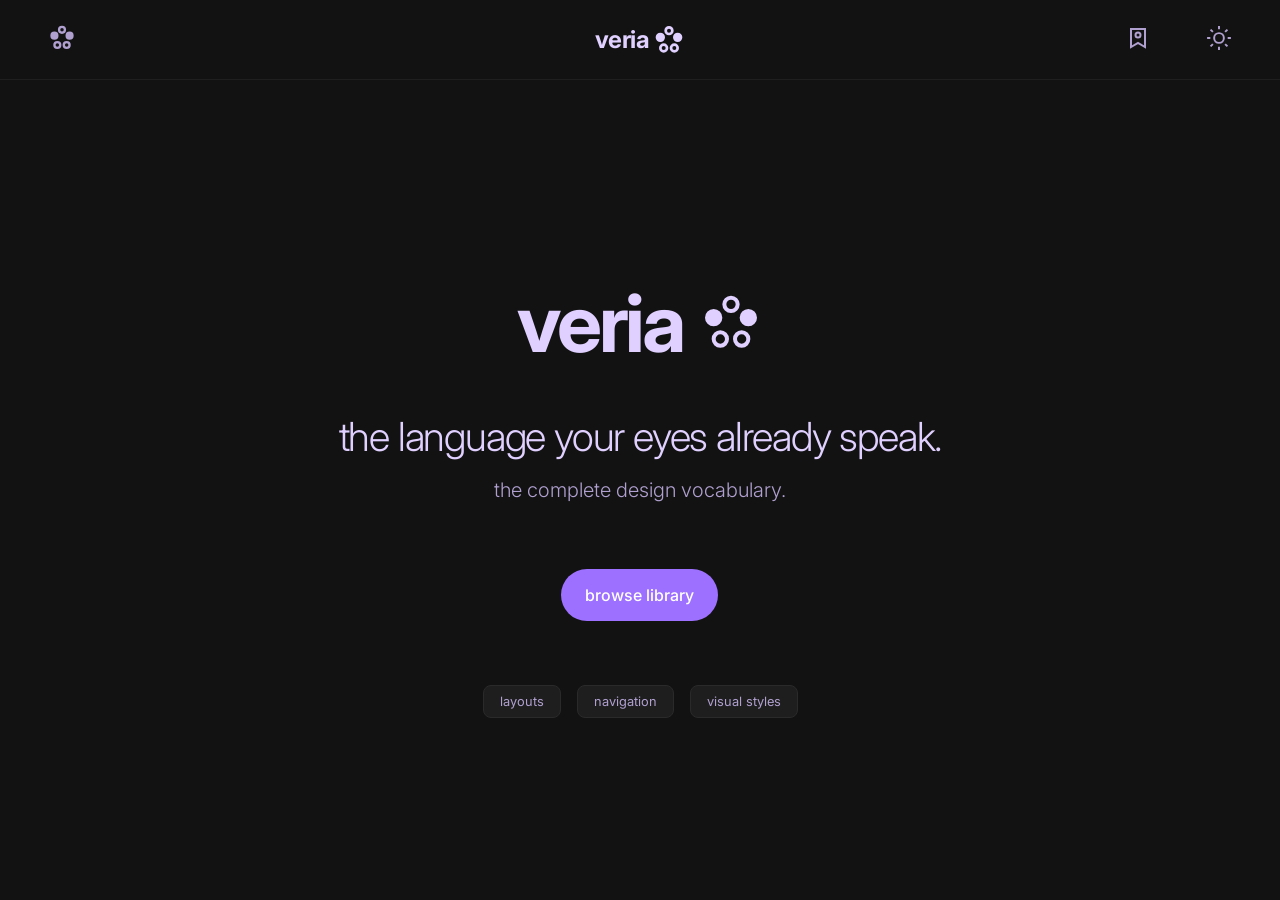
==== index.html @ 4e31fadd "Rearranged folder structure and updated site files" ====
<!DOCTYPE html>
<html lang="en" data-theme="dark">

<head>
    <meta charset="UTF-8">
    <meta name="viewport" content="width=device-width, initial-scale=1.0">
    <title>veria — the language your eyes already speak.</title>
    <!-- Google Fonts: Inter -->
    <link rel="preconnect" href="https://fonts.googleapis.com">
    <link rel="preconnect" href="https://fonts.gstatic.com" crossorigin>
    <link href="https://fonts.googleapis.com/css2?family=Inter:wght@300;400;500;600&display=swap" rel="stylesheet">

    <link rel="stylesheet" href="app/css/tokens.css">
    <link rel="stylesheet" href="app/css/main.css">
    <link rel="stylesheet" href="app/css/showcase.css">
    <link rel="stylesheet" href="app/css/visuals.css">
</head>

<body>
    <nav class="top-nav">
        <div class="nav-left">
            <button id="sidebar-toggle" aria-label="toggle sidebar">
                <svg width="28" height="28" viewBox="0 0 24 24" fill="none" stroke="currentColor" stroke-width="2">
                    <circle cx="12" cy="5" r="2.5"></circle>
                    <circle cx="18.5" cy="10" r="2.5" fill="currentColor"></circle>
                    <circle cx="16" cy="18" r="2.5"></circle>
                    <circle cx="8" cy="18" r="2.5"></circle>
                    <circle cx="5.5" cy="10" r="2.5" fill="currentColor"></circle>
                </svg>
            </button>
        </div>
        <div class="nav-center">
            <a href="#/" class="logo" aria-label="veria home">
                <span class="logo-text">veria</span>
                <svg width="32" height="32" viewBox="0 0 24 24" fill="none" stroke="currentColor" stroke-width="2">
                    <circle cx="12" cy="5" r="2.5"></circle>
                    <circle cx="18.5" cy="10" r="2.5" fill="currentColor"></circle>
                    <circle cx="16" cy="18" r="2.5"></circle>
                    <circle cx="8" cy="18" r="2.5"></circle>
                    <circle cx="5.5" cy="10" r="2.5" fill="currentColor"></circle>
                </svg>
            </a>
        </div>
        <div class="nav-right">
            <button id="bookmarks-btn" aria-label="view bookmarks">
                <svg width="24" height="24" viewBox="0 0 24 24" fill="none" stroke="currentColor" stroke-width="2">
                    <path d="M5 3h14v18l-7-4-7 4V3z"></path>
                    <circle cx="12" cy="9" r="2.5" class="marker-dot"></circle>
                </svg>
            </button>
            <button id="theme-toggle" aria-label="toggle theme">
                <svg class="sun" width="26" height="26" viewBox="0 0 24 24" fill="none" stroke="currentColor"
                    stroke-width="1.8">
                    <circle cx="12" cy="12" r="4.5"></circle>
                    <line x1="12" y1="1" x2="12" y2="4"></line>
                    <line x1="12" y1="20" x2="12" y2="23"></line>
                    <line x1="1" y1="12" x2="4" y2="12"></line>
                    <line x1="20" y1="12" x2="23" y2="12"></line>
                    <line x1="4.22" y1="4.22" x2="6.34" y2="6.34"></line>
                    <line x1="17.66" y1="17.66" x2="19.78" y2="19.78"></line>
                    <line x1="4.22" y1="19.78" x2="6.34" y2="17.66"></line>
                    <line x1="17.66" y1="6.34" x2="19.78" y2="4.22"></line>
                </svg>
            </button>
        </div>
    </nav>

    <div class="app-container">
        <aside class="sidebar" id="sidebar">
            <div class="sidebar-content">
                <div class="sidebar-section">
                    <h2 class="sidebar-title">visual styles</h2>
                    <ul id="styles-list" class="sidebar-list">
                        <!-- populated via js -->
                    </ul>
                </div>
                <div class="sidebar-section">
                    <h2 class="sidebar-title">ui components</h2>
                    <ul id="components-list" class="sidebar-list">
                        <!-- populated via js -->
                    </ul>
                </div>
            </div>
        </aside>

        <main class="main-content">
            <div id="content-mount">
                <!-- Hardcoded landing page for reliability -->
                <section class="landing-page entry-page">
                    <div class="hero">
                        <div class="hero-brand">
                            <h1 class="hero-title">veria</h1>
                            <svg width="64" height="64" viewBox="0 0 24 24" fill="none" stroke="currentColor"
                                stroke-width="1.5">
                                <circle cx="12" cy="5" r="2.5"></circle>
                                <circle cx="18.5" cy="10" r="2.5" fill="currentColor"></circle>
                                <circle cx="16" cy="18" r="2.5"></circle>
                                <circle cx="8" cy="18" r="2.5"></circle>
                                <circle cx="5.5" cy="10" r="2.5" fill="currentColor"></circle>
                            </svg>
                        </div>
                        <h2 class="hero-subtitle">the language your eyes already speak.</h2>
                        <p class="tagline">the complete design vocabulary.</p>
                        <button class="cta-primary" id="start-browsing">browse library</button>
                    </div>
                    <div class="shortcuts">
                        <button class="shortcut-btn" data-category="layouts">layouts</button>
                        <button class="shortcut-btn" data-category="navigation">navigation</button>
                        <button class="shortcut-btn" data-category="styles">visual styles</button>
                    </div>
                </section>
            </div>
        </main>
    </div>

    <!-- js: removed type="module" for local file support -->
    <script src="app/js/app.js"></script>
</body>

</html>
---- app/css/tokens.css ----
/* veria — design tokens */

:root {
    /* typography */
    --font-main: 'Inter', -apple-system, BlinkMacSystemFont, "Segoe UI", Roboto, Helvetica, Arial, sans-serif;
    
    /* spacing */
    --space-xs: 0.25rem;
    --space-sm: 0.5rem;
    --space-md: 1rem;
    --space-lg: 1.5rem;
    --space-xl: 2rem;
    --space-2xl: 4rem;

    /* transitions */
    --transition-fast: 0.2s ease;
    --transition-slow: 0.4s ease;

    /* elevations */
    --shadow-sm: 0 2px 4px rgba(0,0,0,0.1);
    --shadow-md: 0 4px 12px rgba(0,0,0,0.15);
}

/* theme: dark (default) */
[data-theme="dark"], :root:not([data-theme="light"]) {
    --bg-base: #121212; /* very dark grey */
    --bg-surface: #1e1e1e;
    --bg-sidebar: #181818;
    
    --text-primary: #e0d0ff; /* light purple */
    --text-secondary: #b0a0d0;
    --text-muted: #6e6e7a;
    
    --accent-primary: #9d70ff;
    --accent-secondary: #7b4dff;
    
    --border-base: #2a2a2a;
    --border-subtle: #1f1f1f;
}

/* theme: light */
[data-theme="light"] {
    --bg-base: #f5f5f7; /* very light grey */
    --bg-surface: #ffffff;
    --bg-sidebar: #ededf0;
    
    --text-primary: #3a2a5a; /* darker purple */
    --text-secondary: #5a4a7a;
    --text-muted: #8e8e9a;
    
    --accent-primary: #6e30ff;
    --accent-secondary: #5010df;
    
    --border-base: #e1e1e5;
    --border-subtle: #f0f0f3;
}

/* identity rules */
* {
    box-sizing: border-box;
    margin: 0;
    padding: 0;
}

body {
    font-family: var(--font-main);
    background-color: var(--bg-base);
    color: var(--text-primary);
    text-transform: lowercase; /* global lowercase identity */
    line-height: 1.5;
    -webkit-font-smoothing: antialiased;
    transition: background-color var(--transition-fast), color var(--transition-fast);
}

a {
    color: inherit;
    text-decoration: none;
}

button {
    font-family: inherit;
    text-transform: lowercase;
}
---- app/css/main.css ----
/* veria — main layout */

:root {
    --sidebar-width: 280px;
    --sidebar-collapsed-width: 0px;
    --nav-height: 80px;
}

body {
    height: 100vh;
    display: flex;
    flex-direction: column;
    overflow: hidden;
}

/* top navigation */
.top-nav {
    height: var(--nav-height);
    display: grid;
    grid-template-columns: 1fr auto 1fr;
    align-items: center;
    padding: 0 var(--space-xl);
    border-bottom: 1px solid var(--border-subtle);
    background-color: var(--bg-base);
    backdrop-filter: blur(12px);
    position: sticky;
    top: 0;
    z-index: 100;
}

.nav-center .logo {
    display: flex;
    align-items: center;
    justify-content: center;
    gap: var(--space-xs);
    color: var(--text-primary);
    text-decoration: none;
    transition: transform var(--transition-fast);
}

.logo-text {
    font-weight: 700;
    font-size: 1.5rem;
    letter-spacing: -0.02em;
}

.nav-center .logo:hover {
    transform: scale(1.05);
}

.nav-left,
.nav-right {
    display: flex;
    align-items: center;
    gap: var(--space-lg);
    flex: 1;
}

.nav-right {
    justify-content: flex-end;
}

.nav-left button,
.nav-right button {
    background: none;
    border: none;
    color: var(--text-secondary);
    cursor: pointer;
    padding: var(--space-md);
    border-radius: var(--space-md);
    transition: background-color var(--transition-fast), color var(--transition-fast), transform var(--transition-fast);
}

.nav-left button:hover,
.nav-right button:hover {
    background-color: var(--border-subtle);
    color: var(--accent-primary);
    transform: scale(1.05);
}

/* app container */
.app-container {
    display: flex;
    flex: 1;
    overflow: hidden;
}

/* sidebar */
.sidebar {
    width: var(--sidebar-collapsed-width);
    background-color: var(--bg-sidebar);
    border-right: 0px solid var(--border-subtle);
    transition: width var(--transition-slow), border-width var(--transition-slow);
    overflow-y: auto;
    overflow-x: hidden;
    flex-shrink: 0;
}

.sidebar.expanded {
    width: var(--sidebar-width);
    border-right-width: 1px;
}

.sidebar-content {
    padding: var(--space-md);
    width: var(--sidebar-width);
}

.sidebar-search {
    width: calc(100% - 14px);
    background-color: var(--bg-surface);
    border: 1px solid var(--border-base);
    color: var(--text-primary);
    padding: var(--space-sm) var(--space-md);
    border-radius: var(--space-md);
    margin-bottom: var(--space-xl);
    font-family: inherit;
    font-size: 0.875rem;
    outline: none;
}

.sidebar:not(.expanded) .sidebar-search {
    display: none;
}

.sidebar-section {
    margin-bottom: var(--space-md);
}

.sidebar-title {
    font-size: 0.7rem;
    font-weight: 600;
    color: var(--text-muted);
    letter-spacing: 0.05em;
    padding: var(--space-sm) var(--space-md);
    cursor: pointer;
    display: flex;
    align-items: center;
    justify-content: space-between;
    text-transform: uppercase;
}

.sidebar:not(.expanded) .sidebar-title {
    display: none;
}

.sidebar-list {
    list-style: none;
}

.sidebar-link {
    display: flex;
    align-items: center;
    gap: var(--space-md);
    padding: var(--space-sm) var(--space-md);
    border-radius: var(--space-sm);
    color: var(--text-secondary);
    font-size: 0.85rem;
    transition: all var(--transition-fast);
    text-decoration: none;
    overflow: hidden;
    white-space: nowrap;
}

.sidebar:not(.expanded) .sidebar-link {
    justify-content: center;
    padding: var(--space-sm) 0;
}

.sidebar-link:hover,
.sidebar-link.active {
    background-color: var(--border-base);
    color: var(--text-primary);
}

.link-icon {
    flex-shrink: 0;
    width: 24px;
    height: 24px;
    display: flex;
    align-items: center;
    justify-content: center;
    opacity: 0.7;
}

.sidebar:not(.expanded) .link-label {
    display: none;
}

/* main content */
.main-content {
    flex: 1;
    overflow-y: auto;
    display: flex;
    flex-direction: column;
    transition: margin var(--transition-slow), width var(--transition-slow);
}

#content-mount {
    flex: 1;
    display: flex;
    flex-direction: column;
}

#content-mount>.entry-page {
    padding: var(--space-lg);
    max-width: 900px;
    margin: 0 auto;
    width: 100%;
}

/* hero / landing */
.landing-page {
    flex: 1;
    display: flex;
    flex-direction: column;
    align-items: center;
    justify-content: center;
    max-width: 850px;
    margin: 0 auto;
    text-align: center;
}

.hero-brand {
    display: flex;
    align-items: center;
    justify-content: center;
    gap: var(--space-md);
    margin-bottom: var(--space-xl);
    color: var(--text-primary);
}

.hero-title {
    font-size: 5rem;
    font-weight: 700;
    letter-spacing: -0.04em;
    margin: 0;
}

.hero-subtitle {
    font-size: 2.5rem;
    line-height: 1.1;
    font-weight: 300;
    margin-bottom: var(--space-md);
    letter-spacing: -0.03em;
    color: var(--text-primary);
}

.tagline {
    font-size: 1.25rem;
    color: var(--text-secondary);
    margin-bottom: var(--space-2xl);
    font-weight: 300;
}

.cta-primary {
    background-color: var(--accent-primary);
    color: white;
    border: none;
    padding: var(--space-md) var(--space-lg);
    border-radius: var(--space-2xl);
    font-size: 1rem;
    font-weight: 500;
    cursor: pointer;
    transition: transform var(--transition-fast), background-color var(--transition-fast);
}

.cta-primary:hover {
    background-color: var(--accent-secondary);
    transform: translateY(-2px);
}

.shortcuts {
    margin-top: var(--space-2xl);
    display: flex;
    gap: var(--space-md);
}

.shortcut-btn {
    background: var(--bg-surface);
    color: var(--text-secondary);
    border: 1px solid var(--border-base);
    padding: var(--space-sm) var(--space-md);
    border-radius: var(--space-sm);
    cursor: pointer;
    font-size: 0.8rem;
    transition: all var(--transition-fast);
}

.shortcut-btn:hover {
    border-color: var(--accent-primary);
    color: var(--accent-primary);
}

/* entry page */
.entry-page {
    max-width: 900px;
    margin: 0 auto;
    width: 100%;
}

.entry-header {
    margin-bottom: var(--space-xl);
}

.entry-type {
    font-size: 0.7rem;
    color: var(--accent-primary);
    text-transform: uppercase;
    font-weight: 600;
}

.entry-title {
    font-size: 3rem;
    font-weight: 500;
    margin-top: 0.5rem;
}

.entry-tabs {
    display: flex;
    gap: var(--space-lg);
    border-bottom: 1px solid var(--border-base);
    margin-bottom: var(--space-xl);
}

.tab-btn {
    background: none;
    border: none;
    padding: var(--space-md) 0;
    color: var(--text-muted);
    cursor: pointer;
    font-size: 0.85rem;
    position: relative;
    transition: color var(--transition-fast);
}

.tab-btn.active {
    color: var(--text-primary);
}

.tab-btn.active::after {
    content: '';
    position: absolute;
    bottom: -1px;
    left: 0;
    right: 0;
    height: 2px;
    background-color: var(--accent-primary);
}

/* error state */
.error-state {
    text-align: center;
    margin: auto;
    padding: var(--space-xl);
    border: 1px dashed var(--border-base);
    border-radius: var(--space-lg);
}

.error-state code {
    display: block;
    background: var(--bg-sidebar);
    padding: var(--space-md);
    margin: var(--space-md) 0;
    color: var(--accent-primary);
}

/* matrix */
.matrix-grid {
    margin-top: var(--space-xl);
}

.matrix-header {
    margin-bottom: var(--space-lg);
}

.matrix-sub {
    font-size: 0.8rem;
    color: var(--text-muted);
    margin-top: 0.25rem;
}

.preview-cards {
    display: grid;
    grid-template-columns: repeat(auto-fit, minmax(280px, 1fr));
    gap: var(--space-lg);
}

.preview-card {
    background: var(--bg-surface);
    border: 1px solid var(--border-base);
    border-radius: var(--space-md);
    overflow: hidden;
    cursor: pointer;
    transition: transform var(--transition-fast), border-color var(--transition-fast);
}

.preview-card:hover {
    transform: translateY(-4px);
    border-color: var(--accent-primary);
}

.preview-header {
    padding: var(--space-xs) var(--space-md);
    background: var(--bg-sidebar);
    font-size: 0.7rem;
    text-transform: uppercase;
    color: var(--text-muted);
    display: flex;
    justify-content: space-between;
    align-items: center;
}

.view-link {
    color: var(--accent-primary);
    font-weight: 600;
    opacity: 0;
    transition: opacity var(--transition-fast);
}

.preview-card:hover .view-link {
    opacity: 1;
}

.preview-window {
    height: 180px;
    display: flex;
    align-items: center;
    justify-content: center;
    background: var(--bg-base);
    position: relative;
    overflow: hidden;
}

.mock-ui {
    padding: var(--space-sm) var(--space-lg);
    border: 1px solid var(--text-muted);
    font-size: 0.8rem;
    background: var(--bg-surface);
    transition: all var(--transition-fast);
}

/* aesthetic previews */
[data-style="glassmorphism"] .mock-ui {
    background: rgba(255, 255, 255, 0.1);
    backdrop-filter: blur(5px);
    color: white;
    border: 1px solid rgba(255, 255, 255, 0.2);
}

[data-style="cyberpunk"] .mock-ui {
    background: #000;
    color: #0ff;
    border: 1px solid #0ff;
    box-shadow: 0 0 5px #0ff;
}

[data-style="brutalism"] .mock-ui {
    background: #fff;
    color: #000;
    border: 2px solid #000;
    box-shadow: 4px 4px 0px #000;
    border-radius: 0;
}

/* scrollbar */
::-webkit-scrollbar {
    width: 6px;
}

::-webkit-scrollbar-track {
    background: transparent;
}

::-webkit-scrollbar-thumb {
    background: var(--border-base);
    border-radius: 10px;
}

::-webkit-scrollbar-thumb:hover {
    background: var(--text-muted);
}

/* entry content sections */
.content-section {
    margin-bottom: var(--space-xl);
}

.content-section h2 {
    font-size: 1.25rem;
    font-weight: 600;
    margin-bottom: var(--space-md);
    color: var(--text-primary);
}

.content-section p {
    font-size: 0.95rem;
    line-height: 1.7;
    color: var(--text-secondary);
}

.entry-list {
    display: flex;
    flex-direction: column;
    gap: var(--space-lg);
}

.entry-item {
    padding: var(--space-md);
    background-color: var(--bg-surface);
    border-left: 3px solid var(--accent-primary);
    border-radius: var(--space-sm);
}

.entry-item h3 {
    font-size: 1.1rem;
    font-weight: 600;
    margin-bottom: var(--space-sm);
    color: var(--text-primary);
}

.entry-item p {
    font-size: 0.9rem;
    color: var(--text-secondary);
    margin: 0;
}

#tab-content ul {
    list-style: none;
    padding-left: 0;
}

#tab-content ul li {
    padding: var(--space-sm) 0;
    padding-left: var(--space-md);
    position: relative;
    color: var(--text-secondary);
    font-size: 0.95rem;
    line-height: 1.6;
}

#tab-content ul li:before {
    content: '•';
    position: absolute;
    left: 0;
    color: var(--accent-primary);
    font-weight: bold;
}

/* split layout (styles only) */
.split-layout {
    display: grid;
    grid-template-columns: 500px 1fr;
    height: calc(100vh - var(--nav-height));
    overflow: hidden;
}

.split-left {
    padding: var(--space-2xl);
    overflow-y: auto;
    border-right: 1px solid var(--border-base);
}

.split-right {
    overflow-y: auto;
    background-color: var(--bg-surface);
    position: relative;
}

.showcase-header {
    height: 48px;
    display: flex;
    align-items: center;
    padding: 0 var(--space-xl);
    background-color: var(--bg-base);
    border-bottom: 1px solid var(--border-subtle);
    position: sticky;
    top: 0;
    z-index: 10;
    font-size: 0.7rem;
    font-weight: 600;
    color: var(--text-muted);
    letter-spacing: 0.1em;
    text-transform: uppercase;
}

.split-left .entry-header {
    margin-bottom: var(--space-2xl);
}

@media (max-width: 1024px) {
    .split-layout {
        grid-template-columns: 1fr;
        height: auto;
        overflow: visible;
    }

    .split-left {
        height: auto;
        border-right: none;
        border-bottom: 1px solid var(--border-base);
    }

    .split-right {
        height: auto;
    }
}

/* interactions */
.bookmark-entry-btn {
    background: var(--bg-surface);
    border: 1px solid var(--border-base);
    border-radius: var(--space-2xl);
    padding: var(--space-xs) var(--space-lg);
    font-size: 0.85rem;
    font-weight: 500;
    cursor: pointer;
    color: var(--text-secondary);
    transition: all var(--transition-fast);
    display: flex;
    align-items: center;
    gap: var(--space-xs);
    min-width: 80px;
    justify-content: center;
}

.bookmark-entry-btn:hover {
    border-color: var(--accent-primary);
    color: var(--text-primary);
}

.bookmark-entry-btn.is-saved {
    background: var(--accent-primary);
    color: white;
    border-color: var(--accent-primary);
}

.bookmark-entry-btn .label-remove {
    display: none;
    color: #ff4444;
    font-weight: bold;
}

.bookmark-entry-btn.is-saved:hover {
    background: rgba(255, 68, 68, 0.1);
    border-color: #ff4444;
    color: #ff4444;
}

.bookmark-entry-btn.is-saved:hover .label-saved {
    display: none;
}

.bookmark-entry-btn.is-saved:hover .label-remove {
    display: inline;
}

.bookmark-entry-btn svg {
    width: 14px;
    height: 14px;
}
---- app/css/showcase.css ----
/* veria — showcase base styles */

.style-showcase {
    display: grid;
    grid-template-columns: repeat(auto-fit, minmax(350px, 1fr));
    gap: var(--space-xl);
    padding: var(--space-xl) 0;
}

.showcase-item {
    display: flex;
    flex-direction: column;
    gap: var(--space-sm);
    padding: var(--space-lg);
    background: var(--bg-surface);
    border: 1px solid var(--border-base);
    border-radius: var(--space-md);
}

.item-label {
    font-size: 0.75rem;
    font-weight: 600;
    color: var(--text-muted);
    text-transform: uppercase;
    letter-spacing: 0.05em;
    margin-bottom: var(--space-xs);
}

.component-preview {
    flex: 1;
    display: flex;
    align-items: center;
    justify-content: center;
    min-height: 100px;
}

/* 1. Nav Bar */
.sc-navbar {
    width: 100%;
    display: flex;
    justify-content: space-between;
    align-items: center;
    padding: var(--space-sm) var(--space-md);
    background: var(--bg-base);
    border: 1px solid var(--border-base);
}

.sc-nav-links {
    display: flex;
    gap: var(--space-md);
    font-size: 0.85rem;
}

/* 2 & 3. Buttons */
.sc-btn {
    padding: var(--space-sm) var(--space-lg);
    border-radius: var(--space-sm);
    font-size: 0.9rem;
    cursor: pointer;
    border: none;
    transition: all 0.2s;
}

.sc-btn-primary {
    background: var(--accent-primary);
    color: white;
}

.sc-btn-secondary {
    background: transparent;
    border: 1px solid var(--border-base);
    color: var(--text-primary);
}

/* 4. Card */
.sc-card {
    width: 100%;
    border: 1px solid var(--border-base);
    border-radius: var(--space-sm);
    overflow: hidden;
    background: var(--bg-base);
}

.sc-card-img {
    height: 80px;
    background: var(--border-subtle);
}

.sc-card-content {
    padding: var(--space-md);
}

.sc-card-title {
    font-weight: 600;
    margin-bottom: var(--space-xs);
}

/* 5. Form Input */
.sc-input-group {
    width: 100%;
    display: flex;
    flex-direction: column;
    gap: var(--space-xs);
}

.sc-input {
    width: 100%;
    padding: var(--space-sm);
    background: var(--bg-base);
    border: 1px solid var(--border-base);
    color: var(--text-primary);
    border-radius: var(--space-xs);
}

/* 6. Toggle */
.sc-toggle {
    width: 44px;
    height: 24px;
    background: var(--border-base);
    border-radius: 12px;
    position: relative;
    cursor: pointer;
}

.sc-toggle::after {
    content: '';
    position: absolute;
    top: 2px;
    left: 2px;
    width: 20px;
    height: 20px;
    background: white;
    border-radius: 50%;
    transition: transform 0.2s;
}

.sc-toggle.on {
    background: var(--accent-primary);
}

.sc-toggle.on::after {
    transform: translateX(20px);
}

/* 7. Badge */
.sc-badge {
    padding: 2px 8px;
    font-size: 0.7rem;
    font-weight: 600;
    background: var(--border-base);
    border-radius: 10px;
}

/* 8. Alert */
.sc-alert {
    width: 100%;
    padding: var(--space-sm) var(--space-md);
    background: rgba(157, 112, 255, 0.1);
    border-left: 4px solid var(--accent-primary);
    font-size: 0.85rem;
}

/* 9. Avatar */
.sc-avatar {
    width: 48px;
    height: 48px;
    border-radius: 50%;
    background: var(--accent-primary);
    display: flex;
    align-items: center;
    justify-content: center;
    color: white;
    font-weight: 600;
}

/* 10. Progress Bar */
.sc-progress-container {
    width: 100%;
    height: 8px;
    background: var(--border-subtle);
    border-radius: 4px;
    overflow: hidden;
}

.sc-progress-bar {
    width: 65%;
    height: 100%;
    background: var(--accent-primary);
}

/* 11. Accordion */
.sc-accordion {
    width: 100%;
    border: 1px solid var(--border-base);
    border-radius: var(--space-xs);
}

.sc-accordion-header {
    padding: var(--space-sm) var(--space-md);
    background: var(--bg-sidebar);
    font-size: 0.85rem;
    font-weight: 500;
    display: flex;
    justify-content: space-between;
}

/* 12. Breadcrumbs */
.sc-breadcrumbs {
    display: flex;
    gap: var(--space-xs);
    font-size: 0.75rem;
    color: var(--text-muted);
}

.sc-breadcrumbs span:not(:last-child)::after {
    content: '/';
    margin-left: var(--space-xs);
}

.sc-breadcrumbs .active {
    color: var(--accent-primary);
}
---- app/css/visuals.css ----
/* veria — style-specific overrides */

/* 
Format:
.style-showcase[data-style="slug"] .component-class { ... }
*/

/* Abstract Expressionist */
.style-showcase[data-style="abstract_expressionist"] {
    background: #fdfdfd;
    padding: var(--space-2xl);
    position: relative;
    overflow: hidden;
}

.style-showcase[data-style="abstract_expressionist"] .showcase-item {
    background: #fff;
    border: 2px solid #000;
    box-shadow: 8px 8px 0px rgba(157, 112, 255, 0.2);
    transform: rotate(-0.5deg);
}

.style-showcase[data-style="abstract_expressionist"] .sc-navbar {
    border: 2px solid #000;
    background: #fff;
    transform: skewX(-2deg);
}

.style-showcase[data-style="abstract_expressionist"] .sc-logo {
    font-weight: 800;
    background: #000;
    color: #fff;
    padding: 0 8px;
}

.style-showcase[data-style="abstract_expressionist"] .sc-btn-primary {
    background: #000;
    color: #fff;
    border-radius: 0;
    clip-path: polygon(5% 0%, 100% 0%, 95% 100%, 0% 100%);
}

.style-showcase[data-style="abstract_expressionist"] .sc-btn-secondary {
    border: 2px solid #000;
    border-radius: 0;
    background: transparent;
    text-decoration: underline;
}

.style-showcase[data-style="abstract_expressionist"] .sc-card {
    border: 2px solid #000;
    border-radius: 0;
    transform: rotate(1deg);
}

.style-showcase[data-style="abstract_expressionist"] .sc-card-img {
    background: linear-gradient(135deg, #ff0000 0%, #ffff00 50%, #0000ff 100%);
    opacity: 0.7;
}

.style-showcase[data-style="abstract_expressionist"] .sc-input {
    border: 2px solid #000;
    border-radius: 0;
}

.style-showcase[data-style="abstract_expressionist"] .sc-toggle {
    border-radius: 0;
    border: 2px solid #000;
}

.style-showcase[data-style="abstract_expressionist"] .sc-toggle::after {
    border-radius: 0;
    background: #000;
}

.style-showcase[data-style="abstract_expressionist"] .sc-badge {
    border: 1px solid #000;
    border-radius: 0;
    background: #ffff00;
    color: #000;
}

.style-showcase[data-style="abstract_expressionist"] .sc-alert {
    border: 2px solid #000;
    background: #fff;
    color: #ff0000;
    font-weight: 600;
}

.style-showcase[data-style="abstract_expressionist"] .sc-avatar {
    border-radius: 30% 70% 70% 30% / 30% 30% 70% 70%;
    background: #0000ff;
    border: 2px solid #000;
}

.style-showcase[data-style="abstract_expressionist"] .sc-progress-container {
    border: 2px solid #000;
    border-radius: 0;
}

.style-showcase[data-style="abstract_expressionist"] .sc-progress-bar {
    background: #ff0000;
}

.style-showcase[data-style="abstract_expressionist"] .sc-accordion {
    border: 2px solid #000;
    border-radius: 0;
}

.style-showcase[data-style="abstract_expressionist"] .sc-breadcrumbs .active {
    background: #ffff00;
    color: #000;
    padding: 0 4px;
}

/* Art Deco */
.style-showcase[data-style="art_deco"] {
    background: #111;
    color: #e2c08d;
    padding: var(--space-2xl);
    border: 4px double #e2c08d;
}

.style-showcase[data-style="art_deco"] .showcase-item {
    background: #1a1a1a;
    border: 1px solid #e2c08d;
    border-radius: 0;
}

.style-showcase[data-style="art_deco"] .sc-navbar {
    border-top: 2px solid #e2c08d;
    border-bottom: 2px solid #e2c08d;
    background: transparent;
}

.style-showcase[data-style="art_deco"] .sc-logo {
    font-family: serif;
    letter-spacing: 0.3em;
    text-transform: uppercase;
    font-weight: 300;
}

.style-showcase[data-style="art_deco"] .sc-btn-primary {
    background: #e2c08d;
    color: #000;
    border-radius: 0;
    font-weight: 600;
    text-transform: uppercase;
    border: 1px solid #e2c08d;
    font-family: serif;
}

.style-showcase[data-style="art_deco"] .sc-btn-secondary {
    background: transparent;
    border: 1px solid #e2c08d;
    color: #e2c08d;
    border-radius: 0;
}

.style-showcase[data-style="art_deco"] .sc-card {
    border: 1px solid #e2c08d;
    border-radius: 0;
}

.style-showcase[data-style="art_deco"] .sc-card-img {
    background: repeating-linear-gradient(45deg, #111, #111 2px, #e2c08d 2px, #e2c08d 3px);
    opacity: 0.3;
}

.style-showcase[data-style="art_deco"] .sc-input {
    border: 1px solid #e2c08d;
    border-radius: 0;
    background: #000;
    color: #e2c08d;
}

.style-showcase[data-style="art_deco"] .sc-toggle {
    border-radius: 0;
    border: 1px solid #e2c08d;
}

.style-showcase[data-style="art_deco"] .sc-toggle::after {
    border-radius: 0;
    background: #e2c08d;
}

.style-showcase[data-style="art_deco"] .sc-badge {
    border: 1px solid #e2c08d;
    border-radius: 0;
    background: transparent;
    padding: 2px 10px;
}

.style-showcase[data-style="art_deco"] .sc-alert {
    border: 1px solid #e2c08d;
    background: rgba(226, 192, 141, 0.1);
    color: #e2c08d;
}

.style-showcase[data-style="art_deco"] .sc-avatar {
    border: 1px solid #e2c08d;
    border-radius: 0;
    background: transparent;
    clip-path: polygon(50% 0%, 100% 50%, 50% 100%, 0% 50%);
}

.style-showcase[data-style="art_deco"] .sc-progress-container {
    border: 1px solid #e2c08d;
    border-radius: 0;
}

.style-showcase[data-style="art_deco"] .sc-progress-bar {
    background: #e2c08d;
}

.style-showcase[data-style="art_deco"] .sc-accordion {
    border: 1px solid #e2c08d;
    border-radius: 0;
}

.style-showcase[data-style="art_deco"] .sc-breadcrumbs .active {
    text-decoration: underline;
    text-underline-offset: 4px;
}

/* Aurora Gradient Mesh */
.style-showcase[data-style="aurora_gradient_mesh"] {
    background: #0b021a;
    color: #fff;
    padding: var(--space-2xl);
    position: relative;
    overflow: hidden;
}

.style-showcase[data-style="aurora_gradient_mesh"]::before {
    content: '';
    position: absolute;
    top: -50%;
    left: -50%;
    width: 200%;
    height: 200%;
    background: radial-gradient(circle at 30% 30%, #5010df 0%, transparent 40%),
        radial-gradient(circle at 70% 60%, #9d70ff 0%, transparent 40%),
        radial-gradient(circle at 40% 80%, #00d2ff 0%, transparent 40%);
    filter: blur(80px);
    opacity: 0.5;
    z-index: 0;
    animation: aurora-move 20s infinite alternate ease-in-out;
}

@keyframes aurora-move {
    0% {
        transform: translate(0, 0) rotate(0deg);
    }

    100% {
        transform: translate(5%, 5%) rotate(5deg);
    }
}

.style-showcase[data-style="aurora_gradient_mesh"] .showcase-item {
    background: rgba(255, 255, 255, 0.05);
    backdrop-filter: blur(20px);
    border: 1px solid rgba(255, 255, 255, 0.1);
    border-radius: var(--space-xl);
    z-index: 1;
}

.style-showcase[data-style="aurora_gradient_mesh"] .sc-navbar {
    background: rgba(255, 255, 255, 0.1);
    border: 1px solid rgba(255, 255, 255, 0.1);
    border-radius: var(--space-2xl);
    padding: var(--space-sm) var(--space-xl);
}

.style-showcase[data-style="aurora_gradient_mesh"] .sc-btn-primary {
    background: linear-gradient(135deg, #6e30ff, #00d2ff);
    box-shadow: 0 4px 15px rgba(110, 48, 255, 0.4);
    border-radius: var(--space-2xl);
    border: none;
    color: white;
}

.style-showcase[data-style="aurora_gradient_mesh"] .sc-btn-secondary {
    background: rgba(255, 255, 255, 0.05);
    border: 1px solid rgba(255, 255, 255, 0.2);
    border-radius: var(--space-2xl);
    color: white;
}

.style-showcase[data-style="aurora_gradient_mesh"] .sc-card {
    background: rgba(255, 255, 255, 0.03);
    border: 1px solid rgba(255, 255, 255, 0.1);
    border-radius: var(--space-lg);
}

.style-showcase[data-style="aurora_gradient_mesh"] .sc-card-img {
    background: linear-gradient(45deg, #6e30ff, #9d70ff, #00d2ff);
    opacity: 0.5;
}

.style-showcase[data-style="aurora_gradient_mesh"] .sc-input {
    background: rgba(255, 255, 255, 0.05);
    border: 1px solid rgba(255, 255, 255, 0.1);
    border-radius: 12px;
    color: white;
}

.style-showcase[data-style="aurora_gradient_mesh"] .sc-toggle {
    background: rgba(255, 255, 255, 0.1);
}

.style-showcase[data-style="aurora_gradient_mesh"] .sc-toggle.on {
    background: #00d2ff;
}

.style-showcase[data-style="aurora_gradient_mesh"] .sc-badge {
    background: rgba(110, 48, 255, 0.2);
    border: 1px solid rgba(110, 48, 255, 0.3);
    border-radius: 20px;
    color: white;
}

.style-showcase[data-style="aurora_gradient_mesh"] .sc-alert {
    background: rgba(0, 210, 255, 0.1);
    border: 1px solid rgba(0, 210, 255, 0.2);
    border-left: none;
    border-radius: 12px;
    color: white;
}

.style-showcase[data-style="aurora_gradient_mesh"] .sc-avatar {
    background: linear-gradient(135deg, #6e30ff, #00d2ff);
}

.style-showcase[data-style="aurora_gradient_mesh"] .sc-progress-container {
    background: rgba(255, 255, 255, 0.1);
    border-radius: 10px;
}

.style-showcase[data-style="aurora_gradient_mesh"] .sc-progress-bar {
    background: linear-gradient(90deg, #6e30ff, #00d2ff);
}

.style-showcase[data-style="aurora_gradient_mesh"] .sc-accordion {
    background: rgba(255, 255, 255, 0.05);
    border: 1px solid rgba(255, 255, 255, 0.1);
    border-radius: 12px;
}

.style-showcase[data-style="aurora_gradient_mesh"] .sc-breadcrumbs .active {
    color: #00d2ff;
    font-weight: 600;
}

/* Bauhaus */
.style-showcase[data-style="bauhaus"] {
    background: #fff;
    color: #000;
    padding: var(--space-2xl);
    font-family: sans-serif;
}

.style-showcase[data-style="bauhaus"] .showcase-item {
    background: #fff;
    border: 4px solid #000;
    border-radius: 0;
}

.style-showcase[data-style="bauhaus"] .sc-navbar {
    background: #ff0000;
    /* Red */
    border: 4px solid #000;
    color: #fff;
}

.style-showcase[data-style="bauhaus"] .sc-logo {
    font-weight: 900;
    text-transform: uppercase;
}

.style-showcase[data-style="bauhaus"] .sc-btn-primary {
    background: #0000ff;
    /* Blue */
    color: #fff;
    border-radius: 0;
    font-weight: 700;
    text-transform: uppercase;
    border: none;
}

.style-showcase[data-style="bauhaus"] .sc-btn-secondary {
    background: #ffff00;
    /* Yellow */
    color: #000;
    border-radius: 0;
    border: 4px solid #000;
    font-weight: 700;
}

.style-showcase[data-style="bauhaus"] .sc-card {
    border: 4px solid #000;
    border-radius: 0;
}

.style-showcase[data-style="bauhaus"] .sc-card-img {
    background: conic-gradient(#ff0000 0deg 90deg, #ffff00 90deg 180deg, #0000ff 180deg 270deg, #fff 270deg);
}

.style-showcase[data-style="bauhaus"] .sc-input {
    border: 4px solid #000;
    border-radius: 0;
}

.style-showcase[data-style="bauhaus"] .sc-toggle {
    border: 4px solid #000;
    border-radius: 0;
    width: 60px;
    height: 30px;
}

.style-showcase[data-style="bauhaus"] .sc-toggle::after {
    border-radius: 0;
    background: #000;
    width: 25px;
    height: 25px;
    top: -1px;
}

.style-showcase[data-style="bauhaus"] .sc-badge {
    background: #ff0000;
    color: #fff;
    border-radius: 0;
    padding: 2px 15px;
    font-weight: 800;
}

.style-showcase[data-style="bauhaus"] .sc-alert {
    background: #ffff00;
    border: 4px solid #000;
    color: #000;
    font-weight: 700;
}

.style-showcase[data-style="bauhaus"] .sc-avatar {
    border-radius: 0;
    background: #0000ff;
    width: 60px;
    height: 60px;
    border: 4px solid #000;
}

.style-showcase[data-style="bauhaus"] .sc-progress-container {
    border: 4px solid #000;
    background: #fff;
    height: 20px;
    border-radius: 0;
}

.style-showcase[data-style="bauhaus"] .sc-progress-bar {
    background: #ff0000;
}

.style-showcase[data-style="bauhaus"] .sc-accordion {
    border: 4px solid #000;
    border-radius: 0;
}

.style-showcase[data-style="bauhaus"] .sc-breadcrumbs .active {
    background: #000;
    color: #fff;
    padding: 0 8px;
}

/* Bento Grid */
.style-showcase[data-style="bento_grid"] {
    background: #f4f4f7;
    padding: var(--space-2xl);
}

.style-showcase[data-style="bento_grid"] .showcase-item {
    background: #fff;
    border: 1px solid rgba(0, 0, 0, 0.05);
    border-radius: 24px;
    box-shadow: 0 10px 30px rgba(0, 0, 0, 0.03);
}

.style-showcase[data-style="bento_grid"] .sc-navbar {
    background: rgba(255, 255, 255, 0.8);
    backdrop-filter: blur(10px);
    border: 1px solid rgba(0, 0, 0, 0.05);
    border-radius: 100px;
}

.style-showcase[data-style="bento_grid"] .sc-btn-primary {
    background: #000;
    color: #fff;
    border-radius: 100px;
    font-weight: 500;
}

.style-showcase[data-style="bento_grid"] .sc-btn-secondary {
    background: #e9ecef;
    border: none;
    border-radius: 100px;
    color: #000;
}

.style-showcase[data-style="bento_grid"] .sc-card {
    background: #f8f9fa;
    border: none;
    border-radius: 20px;
}

.style-showcase[data-style="bento_grid"] .sc-input {
    border-radius: 16px;
    background: #f1f3f5;
    border: 1px solid transparent;
}

.style-showcase[data-style="bento_grid"] .sc-toggle {
    border-radius: 100px;
}

.style-showcase[data-style="bento_grid"] .sc-badge {
    background: #000;
    color: #fff;
    border-radius: 100px;
}

.style-showcase[data-style="bento_grid"] .sc-alert {
    background: #fff;
    border-radius: 20px;
    border: 1px solid rgba(0, 0, 0, 0.05);
    box-shadow: 0 4px 12px rgba(0, 0, 0, 0.05);
}

.style-showcase[data-style="bento_grid"] .sc-avatar {
    border-radius: 16px;
    background: #dee2e6;
    color: #495057;
}

.style-showcase[data-style="bento_grid"] .sc-progress-container {
    background: #e9ecef;
    border-radius: 100px;
}

.style-showcase[data-style="bento_grid"] .sc-progress-bar {
    background: #000;
}

/* Brutalism */
.style-showcase[data-style="brutalism"] {
    background: #e0e0e0;
    color: #000;
    padding: var(--space-2xl);
}

.style-showcase[data-style="brutalism"] .showcase-item {
    background: #fff;
    border: 4px solid #000;
    box-shadow: 10px 10px 0px #000;
    border-radius: 0;
}

.style-showcase[data-style="brutalism"] .sc-navbar {
    border: 4px solid #000;
    background: #fff;
    box-shadow: 6px 6px 0 #000;
}

.style-showcase[data-style="brutalism"] .sc-btn-primary {
    background: #ff00ff;
    /* Neon Magenta */
    color: #000;
    border: 4px solid #000;
    box-shadow: 4px 4px 0px #000;
    border-radius: 0;
    font-weight: 900;
    text-transform: uppercase;
}

.style-showcase[data-style="brutalism"] .sc-btn-secondary {
    background: #00ffff;
    /* Neon Cyan */
    border: 4px solid #000;
    box-shadow: 4px 4px 0px #000;
    border-radius: 0;
}

.style-showcase[data-style="brutalism"] .sc-card {
    border: 4px solid #000;
    border-radius: 0;
}

.style-showcase[data-style="brutalism"] .sc-card-img {
    background: #ffff00;
}

.style-showcase[data-style="brutalism"] .sc-input {
    border: 4px solid #000;
    border-radius: 0;
}

.style-showcase[data-style="brutalism"] .sc-toggle {
    border-radius: 0;
    background: #000;
}

.style-showcase[data-style="brutalism"] .sc-toggle::after {
    border-radius: 0;
    background: #fff;
}

.style-showcase[data-style="brutalism"] .sc-badge {
    background: #ffff00;
    border: 2px solid #000;
    border-radius: 0;
    padding: 2px 10px;
}

.style-showcase[data-style="brutalism"] .sc-alert {
    background: #fff;
    border: 4px solid #000;
    box-shadow: 5px 5px 0 #000;
}

.style-showcase[data-style="brutalism"] .sc-avatar {
    border-radius: 0;
    border: 4px solid #000;
    background: #ff00ff;
}

.style-showcase[data-style="brutalism"] .sc-progress-container {
    border: 4px solid #000;
    background: #fff;
    height: 15px;
}

.style-showcase[data-style="brutalism"] .sc-progress-bar {
    background: #00ff00;
}

/* Claymorphism */
.style-showcase[data-style="claymorphism"] {
    background: #f0f2f5;
    padding: var(--space-2xl);
}

.style-showcase[data-style="claymorphism"] .showcase-item {
    background: #fff;
    border-radius: 35px;
    box-shadow: inset 8px 8px 16px 0 rgba(255, 255, 255, 0.3),
        inset -8px -8px 16px 0 rgba(0, 0, 0, 0.05),
        8px 8px 16px 0 rgba(0, 0, 0, 0.1);
    border: none;
}

.style-showcase[data-style="claymorphism"] .sc-navbar {
    background: #fff;
    border-radius: 20px;
    box-shadow: inset 4px 4px 8px rgba(255, 255, 255, 0.5), inset -4px -4px 8px rgba(0, 0, 0, 0.05);
    border: none;
}

.style-showcase[data-style="claymorphism"] .sc-btn-primary {
    background: #4a90e2;
    border-radius: 20px;
    box-shadow: inset 4px 4px 8px rgba(255, 255, 255, 0.4),
        inset -4px -4px 8px rgba(0, 0, 0, 0.2),
        0 4px 8px rgba(74, 144, 226, 0.3);
}

.style-showcase[data-style="claymorphism"] .sc-btn-secondary {
    background: #ffffff;
    border-radius: 20px;
    box-shadow: inset 4px 4px 8px rgba(255, 255, 255, 0.5), inset -4px -4px 8px rgba(0, 0, 0, 0.05);
    border: 1px solid rgba(0, 0, 0, 0.05);
}

.style-showcase[data-style="claymorphism"] .sc-card {
    background: #ffffff;
    border-radius: 25px;
    box-shadow: inset 6px 6px 12px rgba(255, 255, 255, 0.4), inset -6px -6px 12px rgba(0, 0, 0, 0.05);
    border: none;
}

.style-showcase[data-style="claymorphism"] .sc-input {
    background: #ffffff;
    border-radius: 15px;
    box-shadow: inset 4px 4px 8px rgba(0, 0, 0, 0.05), inset -4px -4px 8px rgba(255, 255, 255, 0.5);
    border: 1px solid rgba(0, 0, 0, 0.05);
}

.style-showcase[data-style="claymorphism"] .sc-toggle {
    background: #e0e5ec;
    border-radius: 12px;
    box-shadow: inset 3px 3px 6px rgba(0, 0, 0, 0.1), inset -3px -3px 6px rgba(255, 255, 255, 0.5);
}

.style-showcase[data-style="claymorphism"] .sc-toggle.on {
    background: #4a90e2;
}

.style-showcase[data-style="claymorphism"] .sc-badge {
    background: #ff6b6b;
    color: white;
    border-radius: 12px;
    box-shadow: inset 2px 2px 4px rgba(255, 255, 255, 0.4), inset -2px -2px 4px rgba(0, 0, 0, 0.2);
}

.style-showcase[data-style="claymorphism"] .sc-alert {
    background: #ffffff;
    border-radius: 15px;
    box-shadow: inset 4px 4px 8px rgba(255, 255, 255, 0.5), inset -4px -4px 8px rgba(0, 0, 0, 0.05);
    border-left: 8px solid #4a90e2;
}

.style-showcase[data-style="claymorphism"] .sc-avatar {
    background: #4a90e2;
    border-radius: 18px;
    box-shadow: inset 4px 4px 8px rgba(255, 255, 255, 0.4), inset -4px -4px 8px rgba(0, 0, 0, 0.2);
}

/* Clean Functionalism */
.style-showcase[data-style="clean_functionalism"] {
    background: #f8f8f8;
    padding: var(--space-2xl);
    font-family: -apple-system, BlinkMacSystemFont, "Segoe UI", Helvetica, Arial, sans-serif;
}

.style-showcase[data-style="clean_functionalism"] .showcase-item {
    background: #ffffff;
    border: 1px solid #e1e4e8;
    border-radius: 6px;
    box-shadow: 0 1px 3px rgba(0, 0, 0, 0.05);
}

.style-showcase[data-style="clean_functionalism"] .sc-navbar {
    background: #ffffff;
    border: 1px solid #e1e4e8;
    border-radius: 4px;
}

.style-showcase[data-style="clean_functionalism"] .sc-btn-primary {
    background: #24292e;
    color: #fff;
    border-radius: 6px;
    font-weight: 600;
}

.style-showcase[data-style="clean_functionalism"] .sc-btn-secondary {
    background: #fafbfc;
    border: 1px solid #e1e4e8;
    border-radius: 6px;
    color: #24292e;
}

.style-showcase[data-style="clean_functionalism"] .sc-card {
    border: 1px solid #e1e4e8;
    border-radius: 6px;
}

.style-showcase[data-style="clean_functionalism"] .sc-input {
    border: 1px solid #e1e4e8;
    border-radius: 6px;
    background: #fafbfc;
}

.style-showcase[data-style="clean_functionalism"] .sc-toggle {
    background: #e1e4e8;
}

.style-showcase[data-style="clean_functionalism"] .sc-toggle.on {
    background: #2ea44f;
}

.style-showcase[data-style="clean_functionalism"] .sc-badge {
    background: #f1f8ff;
    color: #0366d6;
    border: 1px solid #c8e1ff;
    border-radius: 100px;
}

.style-showcase[data-style="clean_functionalism"] .sc-alert {
    background: #fffbdd;
    border: 1px solid #d1d2d3;
    border-left: 6px solid #f9c513;
    color: #24292e;
}

.style-showcase[data-style="clean_functionalism"] .sc-avatar {
    border-radius: 50%;
    background: #e1e4e8;
    border: 1px solid #d1d5da;
}

.style-showcase[data-style="clean_functionalism"] .sc-progress-container {
    background: #e1e4e8;
    border-radius: 100px;
}

.style-showcase[data-style="clean_functionalism"] .sc-progress-bar {
    background: #2ea44f;
}

/* Corporate Memphis */
.style-showcase[data-style="corporate_memphis"] {
    background: #fff6e6;
    padding: var(--space-2xl);
}

.style-showcase[data-style="corporate_memphis"] .showcase-item {
    background: #ffffff;
    border-radius: 24px;
    border: 3px solid #000;
    box-shadow: 8px 8px 0px #3fe0d0;
    /* Bright Teal */
}

.style-showcase[data-style="corporate_memphis"] .sc-navbar {
    background: #ffbc42;
    /* Soft Orange */
    border: 3px solid #000;
    border-radius: 12px;
}

.style-showcase[data-style="corporate_memphis"] .sc-logo {
    font-weight: 900;
    color: #000;
}

.style-showcase[data-style="corporate_memphis"] .sc-btn-primary {
    background: #ff6b6b;
    /* Soft Coral */
    border-radius: 100px;
    border: 3px solid #000;
    font-weight: 800;
    color: #000;
}

.style-showcase[data-style="corporate_memphis"] .sc-btn-secondary {
    background: #3fe0d0;
    border-radius: 100px;
    border: 3px solid #000;
    font-weight: 800;
}

.style-showcase[data-style="corporate_memphis"] .sc-card {
    background: #fff;
    border: 3px solid #000;
    border-radius: 20px;
}

.style-showcase[data-style="corporate_memphis"] .sc-card-img {
    background: #6c5ce7;
    /* Soft Purple */
    opacity: 0.8;
}

.style-showcase[data-style="corporate_memphis"] .sc-input {
    background: #fff;
    border: 3px solid #000;
    border-radius: 12px;
}

.style-showcase[data-style="corporate_memphis"] .sc-toggle {
    background: #000;
    border-radius: 20px;
}

.style-showcase[data-style="corporate_memphis"] .sc-toggle.on {
    background: #ffbc42;
}

.style-showcase[data-style="corporate_memphis"] .sc-badge {
    background: #6c5ce7;
    color: white;
    border: 2px solid #000;
    border-radius: 8px;
}

.style-showcase[data-style="corporate_memphis"] .sc-alert {
    background: #ffbc42;
    border: 3px solid #000;
    color: #000;
    font-weight: 600;
}

.style-showcase[data-style="corporate_memphis"] .sc-avatar {
    background: #ff6b6b;
    border: 3px solid #000;
    border-radius: 35% 65% 65% 35% / 44% 38% 62% 56%;
    /* Organic blob */
}

/* Cottagecore */
.style-showcase[data-style="cottagecore"] {
    background: #fdfaf5;
    color: #4a5d4a;
    padding: var(--space-2xl);
}

.style-showcase[data-style="cottagecore"] .showcase-item {
    background: #ffffff;
    border: 2px solid #dcd7c9;
    border-radius: 12px 24px 12px 24px;
}

.style-showcase[data-style="cottagecore"] .sc-navbar {
    background: #f4eee0;
    border-bottom: 2px solid #dcd7c9;
    font-family: serif;
}

.style-showcase[data-style="cottagecore"] .sc-logo {
    font-weight: 300;
    font-style: italic;
    color: #4a5d4a;
}

.style-showcase[data-style="cottagecore"] .sc-btn-primary {
    background: #8ea88e;
    color: white;
    border-radius: 4px;
    border: 1px solid #7d967d;
}

.style-showcase[data-style="cottagecore"] .sc-btn-secondary {
    background: transparent;
    color: #4a5d4a;
    border: 1px solid #dcd7c9;
    border-radius: 20px 5px;
}

.style-showcase[data-style="cottagecore"] .sc-card {
    background: #ffffff;
    border: 1px solid #dcd7c9;
    border-radius: 8px;
}

.style-showcase[data-style="cottagecore"] .sc-card-img {
    background: #dcd7c9;
    opacity: 0.4;
}

.style-showcase[data-style="cottagecore"] .sc-input {
    background: #fdfaf5;
    border: 1px solid #dcd7c9;
    border-radius: 4px;
}

.style-showcase[data-style="cottagecore"] .sc-toggle {
    background: #dcd7c9;
}

.style-showcase[data-style="cottagecore"] .sc-toggle.on {
    background: #8ea88e;
}

.style-showcase[data-style="cottagecore"] .sc-badge {
    background: #e2e8e2;
    color: #4a5d4a;
    border: 1px solid #dcd7c9;
}

.style-showcase[data-style="cottagecore"] .sc-alert {
    background: #f4eee0;
    border-left: 6px solid #8ea88e;
    font-style: italic;
}

.style-showcase[data-style="cottagecore"] .sc-avatar {
    background: #8ea88e;
    border-radius: 50% 50% 50% 50% / 60% 60% 40% 40%;
}

/* Cyberpunk */
.style-showcase[data-style="cyberpunk"] {
    background: #050505;
    color: #0ff;
    /* Cyan */
    padding: var(--space-2xl);
    position: relative;
    font-family: 'JetBrains Mono', monospace;
}

.style-showcase[data-style="cyberpunk"] .showcase-item {
    background: rgba(0, 255, 255, 0.05);
    border: 1px solid #0ff;
    box-shadow: 0 0 15px rgba(0, 255, 255, 0.1);
    clip-path: polygon(0% 0%, 100% 0%, 100% 85%, 90% 100%, 0% 100%);
    position: relative;
}

.style-showcase[data-style="cyberpunk"] .sc-navbar {
    background: rgba(0, 255, 255, 0.1);
    border: 1px solid #0ff;
    box-shadow: 0 0 20px rgba(0, 255, 255, 0.3);
    clip-path: polygon(0% 0%, 95% 0%, 100% 100%, 0% 100%);
}

.style-showcase[data-style="cyberpunk"] .sc-logo {
    color: #f0f;
    /* Magenta */
    text-shadow: 0 0 10px #f0f;
    font-weight: 900;
}

.style-showcase[data-style="cyberpunk"] .sc-btn-primary {
    background: #f0f;
    color: #000;
    font-weight: 800;
    text-transform: uppercase;
    box-shadow: 4px 4px 0 #0ff;
    border-radius: 0;
    clip-path: polygon(10% 0%, 100% 0%, 90% 100%, 0% 100%);
}

.style-showcase[data-style="cyberpunk"] .sc-btn-secondary {
    background: transparent;
    color: #0ff;
    border: 1px solid #0ff;
    border-radius: 0;
    box-shadow: inset 0 0 10px rgba(0, 255, 255, 0.2);
}

.style-showcase[data-style="cyberpunk"] .sc-card {
    background: #111;
    border: 1px solid #0ff;
    border-radius: 0;
    clip-path: polygon(0 0, 100% 0, 100% 90%, 90% 100%, 0 100%);
}

.style-showcase[data-style="cyberpunk"] .sc-card-img {
    background: linear-gradient(90deg, #f0f 0%, #0ff 100%);
}

.style-showcase[data-style="cyberpunk"] .sc-input {
    background: #000;
    border: 1px solid #f0f;
    color: #0ff;
    border-radius: 0;
    box-shadow: 0 0 5px #f0f;
}

.style-showcase[data-style="cyberpunk"] .sc-toggle {
    border-radius: 0;
    border: 1px solid #0ff;
    background: #111;
}

.style-showcase[data-style="cyberpunk"] .sc-toggle.on {
    background: #0ff;
}

.style-showcase[data-style="cyberpunk"] .sc-badge {
    background: #111;
    color: #f0f;
    border: 1px solid #f0f;
    border-radius: 0;
    clip-path: polygon(10% 0, 100% 0, 90% 100%, 0 100%);
}

.style-showcase[data-style="cyberpunk"] .sc-alert {
    background: rgba(255, 0, 255, 0.1);
    border: 1px solid #f0f;
    color: #f0f;
    text-shadow: 0 0 5px #f0f;
    clip-path: polygon(0 0, 95% 0, 100% 50%, 95% 100%, 0 100%);
}

.style-showcase[data-style="cyberpunk"] .sc-avatar {
    border-radius: 0;
    border: 2px solid #0ff;
    background: transparent;
    box-shadow: 0 0 10px #0ff;
    color: #0ff;
}

.style-showcase[data-style="cyberpunk"] .sc-progress-container {
    height: 12px;
    border: 1px solid #0ff;
    background: #000;
    border-radius: 0;
}

.style-showcase[data-style="cyberpunk"] .sc-progress-bar {
    background: repeating-linear-gradient(45deg, #0ff, #0ff 5px, #000 5px, #000 10px);
}

/* Dark Glassmorphism */
.style-showcase[data-style="dark_glassmorphism"] {
    background: radial-gradient(circle at top right, #3a1c71, #d76d77 50%, #ffaf7b);
    padding: var(--space-2xl);
}

.style-showcase[data-style="dark_glassmorphism"] .showcase-item {
    background: rgba(0, 0, 0, 0.3);
    backdrop-filter: blur(16px);
    border: 1px solid rgba(255, 255, 255, 0.1);
    box-shadow: 0 8px 32px rgba(0, 0, 0, 0.3);
    border-radius: 24px;
}

.style-showcase[data-style="dark_glassmorphism"] .sc-navbar {
    background: rgba(255, 255, 255, 0.05);
    border: 1px solid rgba(255, 255, 255, 0.1);
    border-radius: 100px;
    backdrop-filter: blur(10px);
}

.style-showcase[data-style="dark_glassmorphism"] .sc-btn-primary {
    background: rgba(255, 255, 255, 0.1);
    border-radius: 12px;
    border: 1px solid rgba(255, 255, 255, 0.2);
    color: white;
}

.style-showcase[data-style="dark_glassmorphism"] .sc-btn-secondary {
    background: transparent;
    border: 1px solid rgba(255, 255, 255, 0.1);
    border-radius: 12px;
    color: rgba(255, 255, 255, 0.7);
}

.style-showcase[data-style="dark_glassmorphism"] .sc-card {
    background: rgba(0, 0, 0, 0.2);
    border: 1px solid rgba(255, 255, 255, 0.1);
    border-radius: 20px;
}

.style-showcase[data-style="dark_glassmorphism"] .sc-input {
    background: rgba(255, 255, 255, 0.05);
    border: 1px solid rgba(255, 255, 255, 0.1);
    border-radius: 12px;
    color: white;
}

.style-showcase[data-style="dark_glassmorphism"] .sc-toggle {
    background: rgba(255, 255, 255, 0.1);
}

.style-showcase[data-style="dark_glassmorphism"] .sc-badge {
    background: rgba(255, 255, 255, 0.15);
    color: white;
    border-radius: 8px;
}

.style-showcase[data-style="dark_glassmorphism"] .sc-alert {
    background: rgba(255, 255, 255, 0.05);
    border: 1px solid rgba(255, 255, 255, 0.1);
    border-left: 5px solid rgba(255, 255, 255, 0.5);
    color: white;
}

.style-showcase[data-style="dark_glassmorphism"] .sc-avatar {
    background: rgba(255, 255, 255, 0.2);
    border: 1px solid rgba(255, 255, 255, 0.3);
}

.style-showcase[data-style="dark_glassmorphism"] .sc-progress-container {
    background: rgba(0, 0, 0, 0.2);
}

.style-showcase[data-style="dark_glassmorphism"] .sc-progress-bar {
    background: rgba(255, 255, 255, 0.5);
}

/* Dark Luxury */
.style-showcase[data-style="dark_luxury"] {
    background: #000;
    color: #d4af37;
    /* Metallic Gold */
    padding: var(--space-2xl);
    font-family: 'Georgia', serif;
}

.style-showcase[data-style="dark_luxury"] .showcase-item {
    background: #0a0a0a;
    border: 1px solid #333;
    box-shadow: 0 10px 40px rgba(212, 175, 55, 0.05);
    border-radius: 0;
}

.style-showcase[data-style="dark_luxury"] .sc-navbar {
    background: #000;
    border-top: 1px solid #d4af37;
    border-bottom: 1px solid #d4af37;
}

.style-showcase[data-style="dark_luxury"] .sc-logo {
    text-transform: uppercase;
    letter-spacing: 0.4em;
    font-weight: 300;
}

.style-showcase[data-style="dark_luxury"] .sc-btn-primary {
    background: #d4af37;
    color: #000;
    font-weight: 700;
    border-radius: 0;
    text-transform: uppercase;
}

.style-showcase[data-style="dark_luxury"] .sc-btn-secondary {
    background: transparent;
    border: 1px solid #d4af37;
    color: #d4af37;
    border-radius: 0;
}

.style-showcase[data-style="dark_luxury"] .sc-card {
    background: #050505;
    border: 1px solid #222;
}

.style-showcase[data-style="dark_luxury"] .sc-card-img {
    background: linear-gradient(135deg, #111, #d4af37, #111);
    opacity: 0.1;
}

.style-showcase[data-style="dark_luxury"] .sc-input {
    background: #000;
    border: 1px solid #333;
    border-bottom: 1px solid #d4af37;
    color: #d4af37;
}

.style-showcase[data-style="dark_luxury"] .sc-toggle {
    background: #333;
}

.style-showcase[data-style="dark_luxury"] .sc-toggle.on {
    background: #d4af37;
}

.style-showcase[data-style="dark_luxury"] .sc-badge {
    background: transparent;
    border: 1px solid #d4af37;
    color: #d4af37;
}

.style-showcase[data-style="dark_luxury"] .sc-alert {
    background: rgba(212, 175, 55, 0.05);
    border-left: 2px solid #d4af37;
}

.style-showcase[data-style="dark_luxury"] .sc-avatar {
    background: #d4af37;
    color: #000;
    border-radius: 0;
    clip-path: polygon(50% 0%, 100% 50%, 50% 100%, 0% 50%);
}

.style-showcase[data-style="dark_luxury"] .sc-progress-container {
    height: 4px;
    background: #222;
}

.style-showcase[data-style="dark_luxury"] .sc-progress-bar {
    background: #d4af37;
}

/* Dark Mode */
.style-showcase[data-style="dark_mode"] {
    background: #121212;
    color: #e0e0e0;
    padding: var(--space-2xl);
}

.style-showcase[data-style="dark_mode"] .showcase-item {
    background: #1e1e1e;
    border: 1px solid #333;
    box-shadow: 0 4px 12px rgba(0, 0, 0, 0.5);
}

.style-showcase[data-style="dark_mode"] .sc-navbar {
    background: #1f1f1f;
    border-bottom: 1px solid #333;
}

.style-showcase[data-style="dark_mode"] .sc-btn-primary {
    background: #bb86fc;
    /* Material Dark Purple */
    color: #000;
}

.style-showcase[data-style="dark_mode"] .sc-btn-secondary {
    border: 1px solid #bb86fc;
    color: #bb86fc;
}

.style-showcase[data-style="dark_mode"] .sc-card {
    background: #242424;
}

.style-showcase[data-style="dark_mode"] .sc-input {
    background: #121212;
    border: 1px solid #444;
    color: #fff;
}

.style-showcase[data-style="dark_mode"] .sc-toggle {
    background: #333;
}

.style-showcase[data-style="dark_mode"] .sc-toggle.on {
    background: #03dac6;
}

.style-showcase[data-style="dark_mode"] .sc-badge {
    background: #333;
    color: #e0e0e0;
}

.style-showcase[data-style="dark_mode"] .sc-alert {
    background: #332d00;
    border-left: 4px solid #ffeb3b;
    color: #fff;
}

.style-showcase[data-style="dark_mode"] .sc-avatar {
    background: #cf6679;
    /* Soft dark red */
}

/* Data Visualization */
.style-showcase[data-style="data_visualization"] {
    background: #0d1117;
    color: #00e676;
    /* Analytical Green */
    padding: var(--space-2xl);
    font-family: 'JetBrains Mono', monospace;
}

.style-showcase[data-style="data_visualization"] .showcase-item {
    background: #161b22;
    border: 1px solid #30363d;
    border-left: 4px solid #00e676;
}

.style-showcase[data-style="data_visualization"] .sc-navbar {
    background: #0d1117;
    border: 1px solid #30363d;
}

.style-showcase[data-style="data_visualization"] .sc-btn-primary {
    background: #00e676;
    color: #000;
    border-radius: 2px;
}

.style-showcase[data-style="data_visualization"] .sc-btn-secondary {
    background: transparent;
    border: 1px solid #00e676;
    color: #00e676;
}

.style-showcase[data-style="data_visualization"] .sc-card {
    border: 1px solid #30363d;
}

.style-showcase[data-style="data_visualization"] .sc-card-img {
    background: repeating-linear-gradient(90deg, #161b22, #161b22 10px, #21262d 10px, #21262d 20px);
}

.style-showcase[data-style="data_visualization"] .sc-input {
    background: #0d1117;
    border: 1px solid #30363d;
    color: #00e676;
}

.style-showcase[data-style="data_visualization"] .sc-toggle {
    border-radius: 4px;
}

.style-showcase[data-style="data_visualization"] .sc-badge {
    background: #238636;
    color: #fff;
}

.style-showcase[data-style="data_visualization"] .sc-alert {
    background: #161b22;
    border: 1px solid #f85149;
    color: #f85149;
    border-left-width: 8px;
}

.style-showcase[data-style="data_visualization"] .sc-avatar {
    border-radius: 4px;
    background: #1f6feb;
}

.style-showcase[data-style="data_visualization"] .sc-progress-bar {
    background: linear-gradient(90deg, #00e676, #0081ff);
}

/* Dopamine Design */
.style-showcase[data-style="dopamine_design"] {
    background: #ff69b4;
    /* Hot Pink */
    padding: var(--space-2xl);
}

.style-showcase[data-style="dopamine_design"] .showcase-item {
    background: #7fff00;
    /* Chartreuse */
    border: 6px solid #000;
    border-radius: 40px;
    box-shadow: 12px 12px 0 #000;
}

.style-showcase[data-style="dopamine_design"] .sc-navbar {
    background: #00ffff;
    border: 4px solid #000;
    border-radius: 50px;
}

.style-showcase[data-style="dopamine_design"] .sc-logo {
    font-weight: 900;
    color: #000;
    font-size: 1.8rem;
}

.style-showcase[data-style="dopamine_design"] .sc-btn-primary {
    background: #ff4500;
    border: 4px solid #000;
    border-radius: 50px;
    box-shadow: 6px 6px 0 #000;
}

.style-showcase[data-style="dopamine_design"] .sc-btn-secondary {
    background: #fff;
    border: 4px solid #000;
    border-radius: 50px;
}

.style-showcase[data-style="dopamine_design"] .sc-card {
    background: #ff00ff;
    border: 4px solid #000;
    border-radius: 30px;
}

.style-showcase[data-style="dopamine_design"] .sc-card-img {
    background: #ffff00;
}

.style-showcase[data-style="dopamine_design"] .sc-input {
    background: #fff;
    border: 4px solid #000;
    border-radius: 20px;
}

.style-showcase[data-style="dopamine_design"] .sc-toggle {
    background: #000;
    height: 40px;
    width: 80px;
}

.style-showcase[data-style="dopamine_design"] .sc-toggle::after {
    height: 32px;
    width: 32px;
}

.style-showcase[data-style="dopamine_design"] .sc-badge {
    background: #00ff00;
    border: 3px solid #000;
    border-radius: 100px;
}

.style-showcase[data-style="dopamine_design"] .sc-alert {
    background: #ffff00;
    border: 4px solid #000;
    box-shadow: 10px 10px 0 #ff00ff;
}

.style-showcase[data-style="dopamine_design"] .sc-avatar {
    background: #00ffff;
    border: 4px solid #000;
    width: 80px;
    height: 80px;
}

/* Editorial Magazine */
.style-showcase[data-style="editorial_magazine"] {
    background: #fdfdfd;
    color: #000;
    padding: var(--space-2xl);
    font-family: 'Playfair Display', serif;
}

.style-showcase[data-style="editorial_magazine"] .showcase-item {
    border: none;
    border-bottom: 2px solid #000;
    padding-bottom: var(--space-2xl);
    background: transparent;
    border-radius: 0;
}

.style-showcase[data-style="editorial_magazine"] .sc-navbar {
    border-top: 3px solid #000;
    border-bottom: 3px solid #000;
}

.style-showcase[data-style="editorial_magazine"] .sc-logo {
    text-transform: uppercase;
    font-weight: 900;
    font-size: 2rem;
    letter-spacing: -2px;
}

.style-showcase[data-style="editorial_magazine"] .sc-btn-primary {
    background: #000;
    color: #fff;
    border-radius: 0;
    text-transform: uppercase;
    letter-spacing: 2px;
}

.style-showcase[data-style="editorial_magazine"] .sc-btn-secondary {
    border: 1px solid #000;
    border-radius: 0;
}

.style-showcase[data-style="editorial_magazine"] .sc-card {
    border: none;
}

.style-showcase[data-style="editorial_magazine"] .sc-card-img {
    filter: grayscale(1);
}

.style-showcase[data-style="editorial_magazine"] .sc-input {
    border: none;
    border-bottom: 1px solid #000;
    background: transparent;
}

.style-showcase[data-style="editorial_magazine"] .sc-badge {
    background: #000;
    color: #fff;
    border-radius: 0;
    font-style: italic;
}

.style-showcase[data-style="editorial_magazine"] .sc-alert {
    background: #ccc;
    border-left: 10px solid #000;
}

.style-showcase[data-style="editorial_magazine"] .sc-avatar {
    border-radius: 0;
    filter: grayscale(1);
    border: 1px solid #000;
}

/* Flat Design */
.style-showcase[data-style="flat_design"] {
    background: #34495e;
    padding: var(--space-2xl);
}

.style-showcase[data-style="flat_design"] .showcase-item {
    background: #ecf0f1;
    border: none;
    border-radius: 0;
    box-shadow: none;
}

.style-showcase[data-style="flat_design"] .sc-navbar {
    background: #2c3e50;
    border: none;
    color: #fff;
}

.style-showcase[data-style="flat_design"] .sc-btn-primary {
    background: #3498db;
    border-radius: 4px;
    border-bottom: 4px solid #2980b9;
}

.style-showcase[data-style="flat_design"] .sc-btn-secondary {
    background: #95a5a6;
    border-radius: 4px;
    border-bottom: 4px solid #7f8c8d;
}

.style-showcase[data-style="flat_design"] .sc-card {
    background: #fff;
    border: none;
}

.style-showcase[data-style="flat_design"] .sc-card-img {
    background: #e67e22;
}

.style-showcase[data-style="flat_design"] .sc-input {
    border: 2px solid #bdc3c7;
    background: #fff;
}

.style-showcase[data-style="flat_design"] .sc-toggle {
    background: #bdc3c7;
    border-radius: 4px;
}

.style-showcase[data-style="flat_design"] .sc-toggle.on {
    background: #2ecc71;
}

.style-showcase[data-style="flat_design"] .sc-badge {
    background: #e74c3c;
    color: #fff;
    border-radius: 2px;
}

.style-showcase[data-style="flat_design"] .sc-alert {
    background: #f1c40f;
    border-left: none;
    color: #000;
}

.style-showcase[data-style="flat_design"] .sc-avatar {
    border-radius: 4px;
    background: #9b59b6;
}

.style-showcase[data-style="flat_design"] .sc-progress-bar {
    background: #2ecc71;
}

/* Frosted Glass Light */
.style-showcase[data-style="frosted_glass_light"] {
    background: url('https://w.wallhaven.cc/full/ym/wallhaven-ymwwdg.jpg');
    /* Colorful abstract bg */
    background-size: cover;
    padding: var(--space-2xl);
}

.style-showcase[data-style="frosted_glass_light"] .showcase-item {
    background: rgba(255, 255, 255, 0.4);
    backdrop-filter: blur(12px);
    border: 1px solid rgba(255, 255, 255, 0.5);
    border-radius: 30px;
    box-shadow: 0 8px 32px rgba(31, 38, 135, 0.1);
}

.style-showcase[data-style="frosted_glass_light"] .sc-navbar {
    background: rgba(255, 255, 255, 0.5);
    border-radius: 20px;
    border: 1px solid rgba(255, 255, 255, 0.7);
}

.style-showcase[data-style="frosted_glass_light"] .sc-btn-primary {
    background: rgba(255, 255, 255, 0.6);
    border: 1px solid rgba(255, 255, 255, 0.8);
    color: #444;
    border-radius: 15px;
}

.style-showcase[data-style="frosted_glass_light"] .sc-input {
    background: rgba(255, 255, 255, 0.3);
    border: 1px solid rgba(255, 255, 255, 0.5);
    border-radius: 10px;
}

.style-showcase[data-style="frosted_glass_light"] .sc-badge {
    background: rgba(255, 255, 255, 0.8);
    color: #444;
}

.style-showcase[data-style="frosted_glass_light"] .sc-alert {
    background: rgba(255, 255, 255, 0.4);
    border-left-width: 10px;
    border-left-color: rgba(255, 255, 255, 0.8);
}

.style-showcase[data-style="frosted_glass_light"] .sc-progress-bar {
    background: rgba(255, 255, 255, 0.9);
}

/* Glassmorphism */
.style-showcase[data-style="glassmorphism"] {
    background: linear-gradient(135deg, #00c6ff, #0072ff);
    padding: var(--space-2xl);
}

.style-showcase[data-style="glassmorphism"] .showcase-item {
    background: rgba(255, 255, 255, 0.15);
    backdrop-filter: blur(20px);
    border: 1px solid rgba(255, 255, 255, 0.2);
    border-radius: 24px;
    box-shadow: 0 8px 32px rgba(0, 0, 0, 0.2);
}

.style-showcase[data-style="glassmorphism"] .sc-navbar {
    background: rgba(255, 255, 255, 0.1);
    border-radius: 100px;
    border: 1px solid rgba(255, 255, 255, 0.1);
}

.style-showcase[data-style="glassmorphism"] .sc-btn-primary {
    background: rgba(255, 255, 255, 0.2);
    border: 1px solid rgba(255, 255, 255, 0.3);
    border-radius: 12px;
}

.style-showcase[data-style="glassmorphism"] .sc-input {
    background: rgba(255, 255, 255, 0.1);
    border-radius: 12px;
}

.style-showcase[data-style="glassmorphism"] .sc-avatar {
    background: rgba(255, 255, 255, 0.3);
    border: 1px solid rgba(255, 255, 255, 0.4);
}

/* Grain Texture Matte */
.style-showcase[data-style="grain_texture_matte"] {
    background: #d1d1d1;
    background-image: url("data:image/svg+xml,%3Csvg viewBox='0 0 200 200' xmlns='http://www.w3.org/2000/svg'%3E%3Cfilter id='noiseFilter'%3E%3CfeTurbulence type='fractalNoise' baseFrequency='0.8' numOctaves='4' stitchTiles='stitch'/%3E%3C/filter%3E%3Crect width='100%25' height='100%25' filter='url(%23noiseFilter)'/%3E%3C/svg%3E");
    padding: var(--space-2xl);
}

.style-showcase[data-style="grain_texture_matte"] .showcase-item {
    background: #fff;
    border: none;
    border-radius: 2px;
    box-shadow: 10px 10px 20px rgba(0, 0, 0, 0.1);
}

.style-showcase[data-style="grain_texture_matte"] .sc-navbar {
    background: #fff;
    border: 1px solid #eee;
}

.style-showcase[data-style="grain_texture_matte"] .sc-btn-primary {
    background: #222;
    border-radius: 0;
}

.style-showcase[data-style="grain_texture_matte"] .sc-input {
    background: #f9f9f9;
    border: 1px solid #ddd;
}

.style-showcase[data-style="grain_texture_matte"] .sc-avatar {
    border-radius: 2px;
    background: #444;
}

/* Handcrafted Zine */
.style-showcase[data-style="handcrafted_zine"] {
    background: #fff;
    background-image: radial-gradient(#d0d0d0 1px, transparent 1px);
    background-size: 20px 20px;
    padding: var(--space-2xl);
}

.style-showcase[data-style="handcrafted_zine"] .showcase-item {
    border: 3px solid #000;
    transform: rotate(-1deg);
    background: #fff;
    box-shadow: 5px 5px 0 #eee;
}

.style-showcase[data-style="handcrafted_zine"] .showcase-item:nth-child(even) {
    transform: rotate(2deg);
}

.style-showcase[data-style="handcrafted_zine"] .sc-navbar {
    border: 3px solid #000;
    transform: rotate(0.5deg);
}

.style-showcase[data-style="handcrafted_zine"] .sc-btn-primary {
    background: #000;
    color: #fff;
    border-radius: 0;
    transform: rotate(-2deg);
}

.style-showcase[data-style="handcrafted_zine"] .sc-toggle {
    border: 2px solid #000;
    border-radius: 0;
}

.style-showcase[data-style="handcrafted_zine"] .sc-alert {
    border: 3px solid #000;
    background: #ffff00;
}

.style-showcase[data-style="handcrafted_zine"] .sc-avatar {
    border: 3px solid #000;
    border-radius: 0;
}

/* Holographic Iridescent */
.style-showcase[data-style="holographic_iridescent"] {
    background: #000;
    padding: var(--space-2xl);
    overflow: hidden;
}

.style-showcase[data-style="holographic_iridescent"] .showcase-item {
    background: rgba(255, 255, 255, 0.05);
    border: 1px solid rgba(255, 255, 255, 0.2);
    position: relative;
    overflow: hidden;
    border-radius: 30px;
}

.style-showcase[data-style="holographic_iridescent"] .showcase-item::before {
    content: '';
    position: absolute;
    top: -50%;
    left: -50%;
    width: 200%;
    height: 200%;
    background: linear-gradient(135deg, transparent 20%, #ff00ff 40%, #00ffff 60%, transparent 80%);
    background-size: 200% 200%;
    opacity: 0.2;
    animation: holo-sweep 5s infinite alternate;
}

.style-showcase[data-style="holographic_iridescent"] .sc-navbar {
    background: rgba(255, 255, 255, 0.1);
    border-radius: 50px;
}

.style-showcase[data-style="holographic_iridescent"] .sc-btn-primary {
    background: linear-gradient(90deg, #ff00ff, #00ffff);
    border-radius: 100px;
    color: #000;
    font-weight: 700;
}

.style-showcase[data-style="holographic_iridescent"] .sc-progress-bar {
    background: linear-gradient(90deg, #ff00ff, #00ffff, #ffff00);
}

/* Industrial Utilitarian */
.style-showcase[data-style="industrial_utilitarian"] {
    background: #1a1a1a;
    color: #ffd700;
    /* Safety Yellow */
    padding: var(--space-2xl);
    font-family: 'JetBrains Mono', monospace;
}

.style-showcase[data-style="industrial_utilitarian"] .showcase-item {
    background: #222;
    border: 3px solid #ffd700;
    border-radius: 0;
    box-shadow: inset 0 0 10px rgba(0, 0, 0, 0.5);
}

.style-showcase[data-style="industrial_utilitarian"] .sc-navbar {
    background: #ffd700;
    color: #000;
    border: none;
}

.style-showcase[data-style="industrial_utilitarian"] .sc-btn-primary {
    background: #ffd700;
    color: #000;
    border: none;
    border-radius: 0;
    font-weight: 900;
}

.style-showcase[data-style="industrial_utilitarian"] .sc-btn-secondary {
    background: transparent;
    border: 2px solid #ffd700;
    color: #ffd700;
}

.style-showcase[data-style="industrial_utilitarian"] .sc-input {
    background: #000;
    border: 2px solid #444;
    color: #ffd700;
}

.style-showcase[data-style="industrial_utilitarian"] .sc-toggle {
    background: #444;
    border-radius: 0;
}

.style-showcase[data-style="industrial_utilitarian"] .sc-badge {
    background: #ffd700;
    color: #000;
}

.style-showcase[data-style="industrial_utilitarian"] .sc-alert {
    background: #000;
    border: 4px solid #ffd700;
    padding: 10px;
    background-image: repeating-linear-gradient(45deg, #ffd700, #ffd700 10px, #000 10px, #000 20px);
    background-size: 100% 10px;
    background-repeat: no-repeat;
    background-position: top;
}

.style-showcase[data-style="industrial_utilitarian"] .sc-progress-bar {
    background: #ffd700;
}

/* Isometric 3D */
.style-showcase[data-style="isometric_3d"] {
    background: #eef2f7;
    padding: var(--space-2xl);
}

.style-showcase[data-style="isometric_3d"] .showcase-item {
    background: #fff;
    border: none;
    border-radius: 8px;
    transform: perspective(1000px) rotateX(10deg) rotateY(-10deg);
    box-shadow: 15px 15px 30px rgba(0, 0, 0, 0.1);
    transition: transform 0.3s;
}

.style-showcase[data-style="isometric_3d"] .sc-btn-primary {
    background: #4a90e2;
    transform: translate(-4px, -4px);
    box-shadow: 4px 4px 0px #2171cd;
}

.style-showcase[data-style="isometric_3d"] .sc-card {
    transform: translate(-5px, -5px);
    box-shadow: 5px 5px 0px #ddd;
}

.style-showcase[data-style="isometric_3d"] .sc-progress-container {
    box-shadow: inset 2px 2px 5px rgba(0, 0, 0, 0.1);
}

/* Material Design */
.style-showcase[data-style="material_design"] {
    background: #fff;
    padding: var(--space-2xl);
}

.style-showcase[data-style="material_design"] .showcase-item {
    background: #fff;
    box-shadow: 0 4px 4px rgba(0, 0, 0, 0.1);
    border: none;
    border-radius: 28px;
    /* Material 3 style */
}

.style-showcase[data-style="material_design"] .sc-navbar {
    background: #f3edf7;
    border: none;
    border-radius: 16px;
}

.style-showcase[data-style="material_design"] .sc-btn-primary {
    background: #6750a4;
    border-radius: 20px;
    color: #fff;
}

.style-showcase[data-style="material_design"] .sc-btn-secondary {
    border: 1px solid #79747e;
    border-radius: 20px;
}

.style-showcase[data-style="material_design"] .sc-input {
    background: #e7e0ec;
    border: none;
    border-bottom: 2px solid #6750a4;
    border-radius: 4px 4px 0 0;
}

.style-showcase[data-style="material_design"] .sc-toggle.on {
    background: #6750a4;
}

.style-showcase[data-style="material_design"] .sc-badge {
    background: #b3261e;
    color: #fff;
}

.style-showcase[data-style="material_design"] .sc-avatar {
    background: #21005d;
}

/* Maximalism */
.style-showcase[data-style="maximalism"] {
    background: repeating-linear-gradient(45deg, #ff00ff 0, #ff00ff 20px, #00ffff 20px, #00ffff 40px);
    padding: var(--space-2xl);
}

.style-showcase[data-style="maximalism"] .showcase-item {
    background: #ffff00;
    border: 8px solid #ff0000;
    transform: scale(1.05);
    box-shadow: 20px 20px 0 #0000ff;
}

.style-showcase[data-style="maximalism"] .sc-navbar {
    background: #00ff00;
    border: 5px dashed #000;
    outline: 5px solid #fff;
}

.style-showcase[data-style="maximalism"] .sc-btn-primary {
    background: #ff00ff;
    color: #fff;
    font-size: 1.5rem;
    padding: 20px 40px;
    border: 10px groove #ffff00;
}

.style-showcase[data-style="maximalism"] .sc-progress-bar {
    background: linear-gradient(90deg, red, orange, yellow, green, blue, indigo, violet);
}

/* Memphis Design */
.style-showcase[data-style="memphis_design"] {
    background: #fff;
    background-image: radial-gradient(#000 2px, transparent 2px);
    background-size: 30px 30px;
    padding: var(--space-2xl);
}

.style-showcase[data-style="memphis_design"] .showcase-item {
    background: #fff;
    border: 3px solid #000;
    box-shadow: 12px 12px 0 #ff69b4;
    border-radius: 0;
}

.style-showcase[data-style="memphis_design"] .sc-navbar {
    background: #ffff00;
    border: 3px solid #000;
}

.style-showcase[data-style="memphis_design"] .sc-btn-primary {
    background: #33ccff;
    border: 3px solid #000;
    box-shadow: 4px 4px 0 #000;
    border-radius: 0;
}

.style-showcase[data-style="memphis_design"] .sc-avatar {
    background: #ff6666;
    border: 3px solid #000;
    clip-path: polygon(50% 0%, 100% 38%, 82% 100%, 18% 100%, 0% 38%);
}

/* Metallic Chrome */
.style-showcase[data-style="metallic_chrome"] {
    background: #000;
    padding: var(--space-2xl);
}

.style-showcase[data-style="metallic_chrome"] .showcase-item {
    background: linear-gradient(135deg, #eee 0%, #aaa 40%, #fff 50%, #aaa 60%, #eee 100%);
    border: 1px solid #fff;
    box-shadow: 0 0 20px rgba(255, 255, 255, 0.2);
    border-radius: 4px;
}

.style-showcase[data-style="metallic_chrome"] .sc-navbar {
    background: linear-gradient(#fff, #999, #fff);
    border: none;
}

.style-showcase[data-style="metallic_chrome"] .sc-btn-primary {
    background: linear-gradient(#aaa, #fff, #aaa);
    border: 1px solid #222;
    color: #000;
    font-weight: 800;
}

.style-showcase[data-style="metallic_chrome"] .sc-progress-bar {
    background: linear-gradient(90deg, #999, #fff, #999);
}

/* Minimalism */
.style-showcase[data-style="minimalism"] {
    background: #ffffff;
    padding: var(--space-2xl);
}

.style-showcase[data-style="minimalism"] .showcase-item {
    background: #ffffff;
    border: none;
    box-shadow: none;
    padding: var(--space-2xl);
}

.style-showcase[data-style="minimalism"] .sc-navbar {
    border: none;
    border-bottom: 1px solid #eee;
}

.style-showcase[data-style="minimalism"] .sc-btn-primary {
    background: #000;
    color: #fff;
    border-radius: 0;
}

.style-showcase[data-style="minimalism"] .sc-input {
    border: none;
    border-bottom: 1px solid #000;
}

.style-showcase[data-style="minimalism"] .sc-progress-container {
    height: 1px;
    background: #eee;
}

.style-showcase[data-style="minimalism"] .sc-progress-bar {
    background: #000;
}

/* Monospace Terminal */
.style-showcase[data-style="monospace_terminal"] {
    background: #000;
    color: #00ff00;
    /* Classic Green */
    padding: var(--space-2xl);
    font-family: 'Courier New', Courier, monospace;
}

.style-showcase[data-style="monospace_terminal"] .showcase-item {
    background: #000;
    border: 1px solid #00ff00;
    border-radius: 0;
}

.style-showcase[data-style="monospace_terminal"] .sc-navbar {
    background: #00ff00;
    color: #000;
}

.style-showcase[data-style="monospace_terminal"] .sc-btn-primary {
    background: #00ff00;
    color: #000;
    border: none;
    border-radius: 0;
    text-transform: uppercase;
}

.style-showcase[data-style="monospace_terminal"] .sc-input {
    background: #000;
    border: 1px solid #00ff00;
    color: #00ff00;
}

.style-showcase[data-style="monospace_terminal"] .sc-progress-bar {
    background: #00ff00;
}

.style-showcase[data-style="monospace_terminal"] .sc-avatar {
    border: 1px solid #00ff00;
    background: transparent;
}

/* Neobrutalism */
.style-showcase[data-style="neobrutalism"] {
    background: #fdfd96;
    /* Soft Yellow */
    padding: var(--space-2xl);
}

.style-showcase[data-style="neobrutalism"] .showcase-item {
    background: #fff;
    border: 3px solid #000;
    box-shadow: 8px 8px 0 #000;
    border-radius: 0;
}

.style-showcase[data-style="neobrutalism"] .sc-navbar {
    background: #fff;
    border: 3px solid #000;
}

.style-showcase[data-style="neobrutalism"] .sc-btn-primary {
    background: #a55eea;
    /* Purple */
    border: 3px solid #000;
    box-shadow: 4px 4px 0 #000;
    color: #fff;
    font-weight: 800;
}

.style-showcase[data-style="neobrutalism"] .sc-card {
    background: #fff;
    border: 3px solid #000;
}

.style-showcase[data-style="neobrutalism"] .sc-badge {
    background: #fed330;
    border: 2px solid #000;
    color: #000;
}

.style-showcase[data-style="neobrutalism"] .sc-progress-bar {
    background: #26de81;
    border-right: 3px solid #000;
}

/* Neumorphism */
.style-showcase[data-style="neumorphism"] {
    background: #e0e5ec;
    padding: var(--space-2xl);
}

.style-showcase[data-style="neumorphism"] .showcase-item {
    background: #e0e5ec;
    border-radius: 30px;
    box-shadow: 9px 9px 16px rgba(163, 177, 198, 0.6), -9px -9px 16px rgba(255, 255, 255, 0.5);
    border: none;
}

.style-showcase[data-style="neumorphism"] .sc-navbar {
    background: #e0e5ec;
    box-shadow: 6px 6px 12px rgba(163, 177, 198, 0.6), -6px -6px 12px rgba(255, 255, 255, 0.5);
    border: none;
}

.style-showcase[data-style="neumorphism"] .sc-btn-primary {
    background: #e0e5ec;
    box-shadow: 4px 4px 8px rgba(163, 177, 198, 0.6), -4px -4px 8px rgba(255, 255, 255, 0.5);
    color: #444;
}

.style-showcase[data-style="neumorphism"] .sc-btn-primary:active {
    box-shadow: inset 4px 4px 8px rgba(163, 177, 198, 0.6), inset -4px -4px 8px rgba(255, 255, 255, 0.5);
}

.style-showcase[data-style="neumorphism"] .sc-input {
    background: #e0e5ec;
    box-shadow: inset 6px 6px 12px rgba(163, 177, 198, 0.6), inset -6px -6px 12px rgba(255, 255, 255, 0.5);
    border: none;
}

.style-showcase[data-style="neumorphism"] .sc-toggle {
    background: #e0e5ec;
    box-shadow: inset 3px 3px 6px rgba(163, 177, 198, 0.6), inset -3px -3px 6px rgba(255, 255, 255, 0.5);
}

.style-showcase[data-style="neumorphism"] .sc-toggle.on {
    background: #4a90e2;
    box-shadow: inset 3px 3px 6px rgba(0, 0, 0, 0.1), inset -3px -3px 6px rgba(255, 255, 255, 0.2);
}

/* Newspaper Print */
.style-showcase[data-style="newspaper_print"] {
    background: #fdfbf7;
    color: #000;
    font-family: 'Times New Roman', serif;
    padding: var(--space-2xl);
}

.style-showcase[data-style="newspaper_print"] .showcase-item {
    border: none;
    border-right: 1px solid #ccc;
    background: transparent;
    padding: 0 20px;
}

.style-showcase[data-style="newspaper_print"] .sc-navbar {
    border-top: 4px double #000;
    border-bottom: 2px solid #000;
}

.style-showcase[data-style="newspaper_print"] .sc-logo {
    font-size: 2.5rem;
    font-weight: 900;
    text-transform: capitalize;
}

.style-showcase[data-style="newspaper_print"] .sc-btn-primary {
    background: #000;
    color: #fff;
    border-radius: 0;
}

.style-showcase[data-style="newspaper_print"] .sc-badge {
    border: 1px solid #000;
    background: transparent;
}

/* Organic Natural */
.style-showcase[data-style="organic_natural"] {
    background: #f4f1ea;
    color: #3d4a3d;
    padding: var(--space-2xl);
}

.style-showcase[data-style="organic_natural"] .showcase-item {
    background: #fff;
    border-radius: 40% 60% 60% 40% / 60% 30% 70% 40%;
    /* Blobby */
    border: 1px solid #d1ccc0;
}

.style-showcase[data-style="organic_natural"] .sc-navbar {
    background: #e8e4d8;
    border-radius: 20px;
}

.style-showcase[data-style="organic_natural"] .sc-btn-primary {
    background: #8ea88e;
    color: #fff;
    border-radius: 30px;
}

.style-showcase[data-style="organic_natural"] .sc-card {
    background: #fff;
    border-radius: 20px;
    border: 1px solid #d1ccc0;
}

.style-showcase[data-style="organic_natural"] .sc-input {
    background: #fdfaf5;
    border: 1px solid #d1ccc0;
    border-radius: 15px;
}

.style-showcase[data-style="organic_natural"] .sc-toggle {
    background: #d1ccc0;
    border-radius: 20px;
}

.style-showcase[data-style="organic_natural"] .sc-toggle.on {
    background: #8ea88e;
}

.style-showcase[data-style="organic_natural"] .sc-toggle::after {
    background: #fff;
}

.style-showcase[data-style="organic_natural"] .sc-badge {
    background: #e2dcd0;
    color: #3d4a3d;
    border-radius: 12px;
}

.style-showcase[data-style="organic_natural"] .sc-alert {
    background: rgba(142, 168, 142, 0.1);
    border-left-color: #8ea88e;
    color: #3d4a3d;
    border-radius: 12px;
}

.style-showcase[data-style="organic_natural"] .sc-avatar {
    background: #8ea88e;
    border-radius: 45% 55% 50% 50% / 50% 50% 55% 45%;
}

.style-showcase[data-style="organic_natural"] .sc-progress-container {
    background: #e2dcd0;
    border-radius: 10px;
}

.style-showcase[data-style="organic_natural"] .sc-progress-bar {
    background: #8ea88e;
}

/* Pastel Kawaii */
.style-showcase[data-style="pastel_kawaii"] {
    background: #fff0f5;
    padding: var(--space-2xl);
}

.style-showcase[data-style="pastel_kawaii"] .showcase-item {
    background: #fff;
    border: 4px solid #ffb6c1;
    border-radius: 40px;
    box-shadow: 0 10px 0 #ffb6c1;
}

.style-showcase[data-style="pastel_kawaii"] .sc-navbar {
    background: #e0ffff;
    border: 3px solid #afeeee;
    border-radius: 30px;
}

.style-showcase[data-style="pastel_kawaii"] .sc-btn-primary {
    background: #ffb6c1;
    color: #fff;
    border-radius: 100px;
    border: none;
}

.style-showcase[data-style="pastel_kawaii"] .sc-btn-secondary {
    background: #fffaf0;
    color: #ffb6c1;
    border: 2px solid #ffb6c1;
    border-radius: 100px;
}

.style-showcase[data-style="pastel_kawaii"] .sc-card {
    background: #fff;
    border-radius: 30px;
    border: 4px solid #ffb6c1;
}

.style-showcase[data-style="pastel_kawaii"] .sc-input {
    background: #fff;
    border: 3px solid #ffc0cb;
    border-radius: 20px;
    color: #ff69b4;
}

.style-showcase[data-style="pastel_kawaii"] .sc-toggle {
    background: #ffdae0;
    border: 3px solid #ffb6c1;
}

.style-showcase[data-style="pastel_kawaii"] .sc-toggle.on {
    background: #ffb6c1;
}

.style-showcase[data-style="pastel_kawaii"] .sc-badge {
    background: #e0ffff;
    color: #008b8b;
    border: 2px solid #afeeee;
}

.style-showcase[data-style="pastel_kawaii"] .sc-alert {
    background: #fff0f5;
    border: 3px solid #ffb6c1;
    border-radius: 25px;
    color: #ff69b4;
}

.style-showcase[data-style="pastel_kawaii"] .sc-avatar {
    background: #ffb6c1;
    border: 3px solid #fff;
    box-shadow: 0 0 10px rgba(255, 182, 193, 0.5);
    border-radius: 15px;
    /* Rounded square squircle */
}

.style-showcase[data-style="pastel_kawaii"] .sc-progress-container {
    background: #fffaf0;
    border: 3px solid #ffb6c1;
    border-radius: 20px;
}

.style-showcase[data-style="pastel_kawaii"] .sc-progress-bar {
    background: linear-gradient(90deg, #ffb6c1, #ffebcd);
}

/* Pixel Art 8bit */
.style-showcase[data-style="pixel_art_8bit"] {
    background: #000;
    padding: var(--space-2xl);
    image-rendering: pixelated;
}

.style-showcase[data-style="pixel_art_8bit"] .showcase-item {
    background: #c0c0c0;
    border: 4px solid #fff;
    border-right-color: #808080;
    border-bottom-color: #808080;
    box-shadow: 4px 4px 0 #000;
    border-radius: 0;
}

.style-showcase[data-style="pixel_art_8bit"] .sc-navbar {
    background: #000080;
    border: 4px solid #fff;
    border-right-color: #000040;
    border-bottom-color: #000040;
}

.style-showcase[data-style="pixel_art_8bit"] .sc-btn-primary {
    background: #008000;
    border: 4px solid #fff;
    border-right-color: #004000;
    border-bottom-color: #004000;
    border-radius: 0;
}

.style-showcase[data-style="pixel_art_8bit"] .sc-badge {
    background: #ff0000;
    border: 2px solid #fff;
}

.style-showcase[data-style="pixel_art_8bit"] .sc-card {
    background: #fff;
    border: 4px solid #000;
    border-radius: 0;
}

.style-showcase[data-style="pixel_art_8bit"] .sc-input {
    background: #fff;
    border: 4px solid #000;
    border-radius: 0;
    color: #000;
    font-family: 'Courier New', monospace;
}

.style-showcase[data-style="pixel_art_8bit"] .sc-toggle {
    background: #808080;
    border: 4px solid #000;
    border-radius: 0;
    width: 48px;
    height: 24px;
}

.style-showcase[data-style="pixel_art_8bit"] .sc-toggle::after {
    border-radius: 0;
    width: 20px;
    height: 16px;
    top: 0;
    left: 0;
    background: #fff;
}

.style-showcase[data-style="pixel_art_8bit"] .sc-toggle.on {
    background: #00ff00;
}

.style-showcase[data-style="pixel_art_8bit"] .sc-alert {
    background: #ffff00;
    border: 4px solid #000;
    color: #000;
}

.style-showcase[data-style="pixel_art_8bit"] .sc-avatar {
    background: #ff00ff;
    border: 4px solid #000;
    border-radius: 0;
}

.style-showcase[data-style="pixel_art_8bit"] .sc-progress-container {
    background: #404040;
    border: 4px solid #fff;
    border-radius: 0;
}

.style-showcase[data-style="pixel_art_8bit"] .sc-progress-bar {
    background: #00ff00;
}

/* Psychedelic Groovy */
.style-showcase[data-style="psychedelic_groovy"] {
    background: #ff4500;
    background: repeating-radial-gradient(circle, #ff4500 0, #ff4500 20px, #ff8c00 20px, #ff8c00 40px);
    padding: var(--space-2xl);
}

.style-showcase[data-style="psychedelic_groovy"] .showcase-item {
    background: #fffff0;
    border: 8px solid #9400d3;
    border-radius: 80px 20px 80px 20px;
    box-shadow: 15px 15px 0 #ff1493;
}

.style-showcase[data-style="psychedelic_groovy"] .sc-navbar {
    background: #00ff00;
    border-radius: 100px;
}

.style-showcase[data-style="psychedelic_groovy"] .sc-btn-primary {
    background: #ff00ff;
    border-radius: 50% 50% 50% 50% / 60% 60% 40% 40%;
}

.style-showcase[data-style="psychedelic_groovy"] .sc-card {
    background: #fff;
    border: 5px solid #ff8c00;
    border-radius: 30px 100px 30px 100px;
}

.style-showcase[data-style="psychedelic_groovy"] .sc-input {
    background: #ffb6c1;
    border: 3px solid #9400d3;
    border-radius: 50px;
    color: #000;
}

.style-showcase[data-style="psychedelic_groovy"] .sc-toggle {
    background: #ffd700;
    border: 3px solid #ff4500;
    border-radius: 30px;
}

.style-showcase[data-style="psychedelic_groovy"] .sc-toggle.on {
    background: #00ff00;
}

.style-showcase[data-style="psychedelic_groovy"] .sc-badge {
    background: #ffff00;
    color: #ff00ff;
    border: 2px solid #ff00ff;
    transform: rotate(-5deg);
}

.style-showcase[data-style="psychedelic_groovy"] .sc-alert {
    background: #adff2f;
    border: 4px dashed #ff1493;
    border-radius: 20px;
    font-weight: bold;
}

.style-showcase[data-style="psychedelic_groovy"] .sc-avatar {
    background: #ff69b4;
    border: 5px solid #00ffff;
    border-radius: 50%;
    animation: pulse 2s infinite;
}

.style-showcase[data-style="psychedelic_groovy"] .sc-progress-container {
    background: #ffebcd;
    border-radius: 20px;
    overflow: hidden;
}

.style-showcase[data-style="psychedelic_groovy"] .sc-progress-bar {
    background: linear-gradient(90deg, #ff0000, #ffff00, #00ff00, #00ffff, #0000ff, #ff00ff);
    background-size: 200% 100%;
    animation: flow 3s linear infinite;
}

@keyframes flow {
    0% {
        background-position: 0% 50%;
    }

    100% {
        background-position: 100% 50%;
    }
}

/* Retro Futurism */
.style-showcase[data-style="retro_futurism"] {
    background: #1a0033;
    color: #00ffff;
    padding: var(--space-2xl);
}

.style-showcase[data-style="retro_futurism"] .showcase-item {
    background: rgba(26, 0, 51, 0.8);
    border: 2px solid #ff00ff;
    box-shadow: 0 0 15px #ff00ff, inset 0 0 15px #ff00ff;
    border-radius: 0;
    clip-path: polygon(10% 0, 100% 0, 90% 100%, 0 100%);
}

.style-showcase[data-style="retro_futurism"] .sc-navbar {
    background: #000;
    border: 1px solid #00ffff;
    box-shadow: 0 0 10px #00ffff;
}

.style-showcase[data-style="retro_futurism"] .sc-btn-primary {
    background: #00ffff;
    color: #000;
    border: none;
    font-weight: 900;
    box-shadow: 0 0 20px #00ffff;
}

.style-showcase[data-style="retro_futurism"] .sc-card {
    background: rgba(0, 255, 255, 0.05);
    border: 1px solid #ff00ff;
    clip-path: polygon(0 0, 90% 0, 100% 10%, 100% 100%, 10% 100%, 0 90%);
}

.style-showcase[data-style="retro_futurism"] .sc-input {
    background: #000;
    border: 1px solid #00ffff;
    color: #00ffff;
    border-radius: 0;
    text-transform: uppercase;
}

.style-showcase[data-style="retro_futurism"] .sc-toggle {
    background: #1a0033;
    border: 2px solid #ff00ff;
    border-radius: 0;
}

.style-showcase[data-style="retro_futurism"] .sc-toggle.on {
    background: #00ffff;
    box-shadow: 0 0 10px #00ffff;
}

.style-showcase[data-style="retro_futurism"] .sc-badge {
    background: #ff00ff;
    color: #fff;
    clip-path: polygon(10% 0, 100% 0, 90% 100%, 0 100%);
}

.style-showcase[data-style="retro_futurism"] .sc-alert {
    background: rgba(255, 0, 255, 0.1);
    border-left: 5px solid #00ffff;
    color: #00ffff;
}

.style-showcase[data-style="retro_futurism"] .sc-avatar {
    background: #00ffff;
    border: 2px solid #ff00ff;
    clip-path: polygon(50% 0, 100% 50%, 50% 100%, 0 50%);
}

.style-showcase[data-style="retro_futurism"] .sc-progress-container {
    background: #000;
    border: 1px solid #ff00ff;
}

.style-showcase[data-style="retro_futurism"] .sc-progress-bar {
    background: repeating-linear-gradient(90deg, #00ffff, #00ffff 10px, transparent 10px, transparent 20px);
}

/* Retro Web */
.style-showcase[data-style="retro_web"] {
    display: block !important;
    min-height: 100% !important;
    background: #c0c0c0 !important;
    color: #000 !important;
    font-family: 'Times New Roman', serif !important;
    padding: var(--space-2xl);
    position: relative;
    z-index: 1;
}

.style-showcase[data-style="retro_web"] .showcase-item {
    background: #c0c0c0 !important;
    border: 2px solid !important;
    border-color: #fff #808080 #808080 #fff !important;
    border-radius: 0 !important;
    box-shadow: none !important;
}

.style-showcase[data-style="retro_web"] .sc-navbar {
    background: #000080 !important;
    /* Classic Title Bar Blue */
    color: #fff !important;
    border: 2px solid !important;
    border-color: #dfdfdf #808080 #808080 #dfdfdf !important;
    padding: 2px 4px !important;
}

.style-showcase[data-style="retro_web"] .sc-logo {
    font-weight: bold !important;
}

.style-showcase[data-style="retro_web"] .sc-btn {
    background: #c0c0c0 !important;
    color: #000 !important;
    border: 2px solid !important;
    border-color: #fff #000 #000 #fff !important;
    border-radius: 0 !important;
    font-weight: bold !important;
    padding: 2px 10px !important;
}

.style-showcase[data-style="retro_web"] .sc-btn:active {
    border-color: #000 #fff #fff #000 !important;
}

.style-showcase[data-style="retro_web"] .sc-card {
    background: #fff !important;
    border: 2px solid !important;
    border-color: #000 #fff #fff #000 !important;
    /* Inset */
    border-radius: 0 !important;
}

.style-showcase[data-style="retro_web"] .sc-input {
    background: #fff !important;
    border: 2px solid !important;
    border-color: #808080 #dfdfdf #dfdfdf #808080 !important;
    border-radius: 0 !important;
    color: #000 !important;
}

.style-showcase[data-style="retro_web"] .sc-toggle {
    background: #fff !important;
    border: 2px solid !important;
    border-color: #808080 #dfdfdf #dfdfdf #808080 !important;
    border-radius: 0 !important;
    width: 40px !important;
    height: 20px !important;
}

.style-showcase[data-style="retro_web"] .sc-toggle::after {
    background: #c0c0c0 !important;
    border: 2px solid !important;
    border-color: #fff #808080 #808080 #fff !important;
    border-radius: 0 !important;
    width: 16px !important;
    height: 16px !important;
    top: 0 !important;
    left: 0 !important;
}

.style-showcase[data-style="retro_web"] .sc-badge {
    background: #008080 !important;
    /* Teal badge */
    color: white !important;
    border: 1px solid #000 !important;
    border-radius: 0 !important;
}

.style-showcase[data-style="retro_web"] .sc-alert {
    background: #c0c0c0 !important;
    border: 2px solid !important;
    border-color: #fff #808080 #808080 #fff !important;
    color: #000 !important;
    box-shadow: 2px 2px 0 rgba(0, 0, 0, 0.5) !important;
}

.style-showcase[data-style="retro_web"] .sc-avatar {
    background: #000080 !important;
    border: 2px solid !important;
    border-color: #fff #808080 #808080 #fff !important;
    border-radius: 0 !important;
}

.style-showcase[data-style="retro_web"] .sc-progress-container {
    background: #fff !important;
    border: 2px solid !important;
    border-color: #808080 #dfdfdf #dfdfdf #808080 !important;
    border-radius: 0 !important;
    height: 20px !important;
}

.style-showcase[data-style="retro_web"] .sc-progress-bar {
    background: #000080 !important;
}

/* Serif Luxury */
.style-showcase[data-style="serif_luxury"] {
    background: #fdfdfd;
    color: #1a1a1a;
    font-family: 'Playfair Display', serif;
    padding: var(--space-2xl);
}

.style-showcase[data-style="serif_luxury"] .showcase-item {
    background: #fff;
    border: 1px solid #e0e0e0;
    border-radius: 0;
}

.style-showcase[data-style="serif_luxury"] .sc-btn-primary {
    background: #1a1a1a;
    color: #fff;
    border-radius: 0;
    text-transform: uppercase;
    letter-spacing: 3px;
}

.style-showcase[data-style="serif_luxury"] .sc-card {
    background: #fff;
    border: 1px solid #e0e0e0;
    border-radius: 0;
    box-shadow: 0 10px 30px rgba(0, 0, 0, 0.05);
}

.style-showcase[data-style="serif_luxury"] .sc-input {
    background: transparent;
    border: none;
    border-bottom: 1px solid #1a1a1a;
    border-radius: 0;
}

.style-showcase[data-style="serif_luxury"] .sc-toggle {
    background: #eee;
    border-radius: 0;
}

.style-showcase[data-style="serif_luxury"] .sc-toggle.on {
    background: #1a1a1a;
}

.style-showcase[data-style="serif_luxury"] .sc-toggle::after {
    border-radius: 0;
}

.style-showcase[data-style="serif_luxury"] .sc-badge {
    background: transparent;
    border: 1px solid #1a1a1a;
    border-radius: 0;
    text-transform: uppercase;
    font-size: 0.6rem;
}

.style-showcase[data-style="serif_luxury"] .sc-alert {
    background: #fafafa;
    border: 1px solid #eee;
    color: #1a1a1a;
    font-style: italic;
}

.style-showcase[data-style="serif_luxury"] .sc-avatar {
    background: #1a1a1a;
    border-radius: 0;
}

.style-showcase[data-style="serif_luxury"] .sc-progress-container {
    background: #eee;
    height: 1px;
}

.style-showcase[data-style="serif_luxury"] .sc-progress-bar {
    background: #1a1a1a;
}

/* Skeuomorphism */
.style-showcase[data-style="skeuomorphism"] {
    background: #e0e0e0;
    padding: var(--space-2xl);
}

.style-showcase[data-style="skeuomorphism"] .showcase-item {
    background: linear-gradient(180deg, #f0f0f0 0%, #d0d0d0 100%);
    border: 1px solid #b0b0b0;
    box-shadow: 0 4px 8px rgba(0, 0, 0, 0.2), inset 0 1px 0 #fff;
    border-radius: 12px;
}

.style-showcase[data-style="skeuomorphism"] .sc-btn-primary {
    background: linear-gradient(180deg, #4da6ff 0%, #0066cc 100%);
    border: 1px solid #004d99;
    box-shadow: 0 2px 4px rgba(0, 0, 0, 0.3), inset 0 1px 0 rgba(255, 255, 255, 0.4);
    color: #fff;
    text-shadow: 0 -1px 0 rgba(0, 0, 0, 0.5);
}

.style-showcase[data-style="skeuomorphism"] .sc-input {
    background: #fff;
    box-shadow: inset 0 2px 4px rgba(0, 0, 0, 0.1);
    border: 1px solid #999;
}

.style-showcase[data-style="skeuomorphism"] .sc-toggle {
    background: linear-gradient(180deg, #ccc 0%, #eee 100%);
    box-shadow: inset 0 2px 5px rgba(0, 0, 0, 0.2);
}

.style-showcase[data-style="skeuomorphism"] .sc-toggle::after {
    background: linear-gradient(180deg, #fff 0%, #ddd 100%);
    box-shadow: 0 2px 4px rgba(0, 0, 0, 0.3);
}

.style-showcase[data-style="skeuomorphism"] .sc-toggle.on {
    background: linear-gradient(180deg, #2ecc71 0%, #27ae60 100%);
}

.style-showcase[data-style="skeuomorphism"] .sc-badge {
    background: linear-gradient(180deg, #ff6b6b 0%, #ee5253 100%);
    color: white;
    border: 1px solid #d63031;
    box-shadow: 0 2px 4px rgba(0, 0, 0, 0.1);
    text-shadow: 0 1px 1px rgba(0, 0, 0, 0.2);
}

.style-showcase[data-style="skeuomorphism"] .sc-alert {
    background: linear-gradient(180deg, #feca57 0%, #ff9f43 100%);
    border: 1px solid #ee5253;
    box-shadow: 0 4px 10px rgba(0, 0, 0, 0.1);
    color: #000;
}

.style-showcase[data-style="skeuomorphism"] .sc-avatar {
    background: radial-gradient(circle at 30% 30%, #48dbfb, #0abde3);
    border: 2px solid #fff;
    box-shadow: 0 4px 8px rgba(0, 0, 0, 0.2);
}

.style-showcase[data-style="skeuomorphism"] .sc-progress-container {
    background: #c0c0c0;
    box-shadow: inset 0 2px 4px rgba(0, 0, 0, 0.2);
    border: 1px solid #999;
}

.style-showcase[data-style="skeuomorphism"] .sc-progress-bar {
    background: linear-gradient(180deg, #54a0ff 0%, #2e86de 100%);
    box-shadow: inset 0 1px 0 rgba(255, 255, 255, 0.3);
}

/* Soft Pastel Minimal */
.style-showcase[data-style="soft_pastel_minimal"] {
    background: #fff5ee;
    padding: var(--space-2xl);
    color: #8b7d7b;
}

.style-showcase[data-style="soft_pastel_minimal"] .showcase-item {
    background: rgba(255, 255, 255, 0.6);
    border: 1px solid #ffe4e1;
    border-radius: 24px;
    backdrop-filter: blur(5px);
}

.style-showcase[data-style="soft_pastel_minimal"] .sc-navbar {
    background: rgba(255, 255, 255, 0.8);
    border-radius: 12px;
}

.style-showcase[data-style="soft_pastel_minimal"] .sc-btn-primary {
    background: #ffe4e1;
    color: #8b7d7b;
    border-radius: 12px;
}

.style-showcase[data-style="soft_pastel_minimal"] .sc-card {
    background: #fff;
    border-radius: 16px;
    border: 1px solid #fff5ee;
}

.style-showcase[data-style="soft_pastel_minimal"] .sc-input {
    background: #fffafa;
    border: 1px solid #ffe4e1;
    border-radius: 8px;
}

.style-showcase[data-style="soft_pastel_minimal"] .sc-toggle {
    background: #fdf5e6;
}

.style-showcase[data-style="soft_pastel_minimal"] .sc-toggle.on {
    background: #e0eee0;
}

.style-showcase[data-style="soft_pastel_minimal"] .sc-badge {
    background: #f0fff0;
    color: #6e8b3d;
}

.style-showcase[data-style="soft_pastel_minimal"] .sc-alert {
    background: rgba(255, 228, 225, 0.3);
    border-left-color: #ffe4e1;
    color: #8b7d7b;
}

.style-showcase[data-style="soft_pastel_minimal"] .sc-avatar {
    background: #fdf5e6;
    color: #cdb7b5;
}

.style-showcase[data-style="soft_pastel_minimal"] .sc-progress-container {
    background: #fffaf0;
}

.style-showcase[data-style="soft_pastel_minimal"] .sc-progress-bar {
    background: #ffdead;
}

/* Solarpunk */
.style-showcase[data-style="solarpunk"] {
    background: #e0f2f1;
    color: #2e7d32;
    padding: var(--space-2xl);
}

.style-showcase[data-style="solarpunk"] .showcase-item {
    background: #fff;
    border-radius: 20px 50px 20px 50px;
    border: 2px solid #81c784;
}

.style-showcase[data-style="solarpunk"] .sc-navbar {
    background: #a5d6a7;
    border-radius: 50px;
}

.style-showcase[data-style="solarpunk"] .sc-btn-primary {
    background: #4caf50;
    color: #fff;
    border-radius: 25px;
}

.style-showcase[data-style="solarpunk"] .sc-card {
    background: #f1f8e9;
    border-radius: 15px;
    border: 1px solid #c5e1a5;
}

.style-showcase[data-style="solarpunk"] .sc-input {
    background: #fff;
    border: 1px solid #81c784;
    border-radius: 12px;
}

.style-showcase[data-style="solarpunk"] .sc-toggle {
    background: #c8e6c9;
}

.style-showcase[data-style="solarpunk"] .sc-toggle.on {
    background: #66bb6a;
}

.style-showcase[data-style="solarpunk"] .sc-badge {
    background: #ffecb3;
    color: #ffa000;
}

.style-showcase[data-style="solarpunk"] .sc-alert {
    background: rgba(255, 193, 7, 0.1);
    border-left-color: #ffc107;
    color: #795548;
}

.style-showcase[data-style="solarpunk"] .sc-avatar {
    background: #81c784;
}

.style-showcase[data-style="solarpunk"] .sc-progress-container {
    background: #e8f5e9;
}

.style-showcase[data-style="solarpunk"] .sc-progress-bar {
    background: #43a047;
}

/* Swiss Design */
.style-showcase[data-style="swiss_design"] {
    background: #fff;
    color: #000;
    font-family: 'Helvetica Neue', Helvetica, Arial, sans-serif;
    padding: var(--space-2xl);
}

.style-showcase[data-style="swiss_design"] .showcase-item {
    background: #fff;
    border: none;
    border-radius: 0;
    padding: 30px;
}

.style-showcase[data-style="swiss_design"] .sc-navbar {
    border-top: 5px solid #000;
    background: #fff;
}

.style-showcase[data-style="swiss_design"] .sc-btn-primary {
    background: #ff0000;
    /* Iconic Swiss Red */
    border-radius: 0;
    font-weight: bold;
    text-transform: uppercase;
}

.style-showcase[data-style="swiss_design"] .sc-card {
    background: #f0f0f0;
    border: none;
    border-radius: 0;
}

.style-showcase[data-style="swiss_design"] .sc-input {
    background: #fff;
    border: 2px solid #000;
    border-radius: 0;
}

.style-showcase[data-style="swiss_design"] .sc-toggle {
    background: #000;
    border-radius: 0;
    width: 50px;
}

.style-showcase[data-style="swiss_design"] .sc-toggle::after {
    border-radius: 0;
    background: #ff0000;
}

.style-showcase[data-style="swiss_design"] .sc-badge {
    background: #000;
    color: #fff;
    border-radius: 0;
}

.style-showcase[data-style="swiss_design"] .sc-alert {
    background: #000;
    color: #fff;
    border-left: 10px solid #ff0000;
}

.style-showcase[data-style="swiss_design"] .sc-avatar {
    background: #000;
    border-radius: 0;
}

.style-showcase[data-style="swiss_design"] .sc-progress-container {
    background: #ccc;
    height: 10px;
}

.style-showcase[data-style="swiss_design"] .sc-progress-bar {
    background: #ff0000;
}

/* Synthwave */
.style-showcase[data-style="synthwave"] {
    background: #120458;
    padding: var(--space-2xl);
    background-image: linear-gradient(transparent 95%, #ff00ff 95%), linear-gradient(90deg, transparent 95%, #ff00ff 95%);
    background-size: 40px 40px;
}

.style-showcase[data-style="synthwave"] .showcase-item {
    background: rgba(18, 4, 88, 0.9);
    border: 2px solid #ff00ff;
    box-shadow: 0 0 20px #ff00ff, inset 0 0 10px #ff00ff;
}

.style-showcase[data-style="synthwave"] .sc-btn-primary {
    background: #00ffff;
    color: #000;
    font-weight: 800;
    box-shadow: 0 0 15px #00ffff;
}

.style-showcase[data-style="synthwave"] .sc-card {
    background: rgba(18, 4, 88, 0.5);
    border: 1px solid #ff00ff;
    box-shadow: 0 0 10px #ff00ff;
}

.style-showcase[data-style="synthwave"] .sc-input {
    background: #120458;
    border: 1px solid #00ffff;
    color: #00ffff;
    box-shadow: inset 0 0 5px #00ffff;
}

.style-showcase[data-style="synthwave"] .sc-toggle {
    background: #120458;
    border: 2px solid #ff00ff;
}

.style-showcase[data-style="synthwave"] .sc-toggle.on {
    background: #ff00ff;
    box-shadow: 0 0 10px #ff00ff;
}

.style-showcase[data-style="synthwave"] .sc-badge {
    background: #ff00ff;
    color: #fff;
    box-shadow: 0 0 10px #ff00ff;
}

.style-showcase[data-style="synthwave"] .sc-alert {
    background: rgba(255, 0, 255, 0.1);
    border: 1px solid #ff00ff;
    color: #ff00ff;
    text-shadow: 0 0 5px #ff00ff;
}

.style-showcase[data-style="synthwave"] .sc-avatar {
    background: #00ffff;
    border: 2px solid #ff00ff;
    box-shadow: 0 0 15px #00ffff;
}

.style-showcase[data-style="synthwave"] .sc-progress-container {
    background: rgba(0, 0, 0, 0.5);
    border: 1px solid #00ffff;
}

.style-showcase[data-style="synthwave"] .sc-progress-bar {
    background: linear-gradient(90deg, #ff00ff, #00ffff);
    box-shadow: 0 0 10px #00ffff;
}

/* Typographic Editorial */
.style-showcase[data-style="typographic_editorial"] {
    background: #fff;
    padding: var(--space-2xl);
    color: #000;
}

.style-showcase[data-style="typographic_editorial"] .showcase-item {
    background: #fff;
    border: none;
    border-bottom: 1px solid #000;
    border-radius: 0;
}

.style-showcase[data-style="typographic_editorial"] .sc-navbar {
    background: #fff;
    border: none;
    border-bottom: 4px solid #000;
}

.style-showcase[data-style="typographic_editorial"] .sc-btn-primary {
    background: #000;
    color: #fff;
    border-radius: 0;
    font-weight: 800;
}

.style-showcase[data-style="typographic_editorial"] .sc-card {
    background: #fff;
    border: none;
    border-left: 8px solid #000;
}

.style-showcase[data-style="typographic_editorial"] .sc-input {
    background: #fff;
    border: 1px solid #000;
    border-radius: 0;
}

.style-showcase[data-style="typographic_editorial"] .sc-toggle {
    background: #ccc;
    border-radius: 0;
}

.style-showcase[data-style="typographic_editorial"] .sc-toggle.on {
    background: #000;
}

.style-showcase[data-style="typographic_editorial"] .sc-badge {
    background: #000;
    color: #fff;
    border-radius: 20px;
}

.style-showcase[data-style="typographic_editorial"] .sc-alert {
    background: #f0f0f0;
    border: none;
    border-top: 1px solid #000;
    border-bottom: 1px solid #000;
}

.style-showcase[data-style="typographic_editorial"] .sc-avatar {
    background: #000;
    border-radius: 0;
}

.style-showcase[data-style="typographic_editorial"] .sc-progress-container {
    background: #eee;
}

.style-showcase[data-style="typographic_editorial"] .sc-progress-bar {
    background: #000;
}

/* Vaporwave */
.style-showcase[data-style="vaporwave"] {
    background: #ff99cc;
    padding: var(--space-2xl);
    color: #fff;
    text-shadow: 2px 2px #33ccff;
}

.style-showcase[data-style="vaporwave"] .showcase-item {
    background: rgba(255, 153, 204, 0.7);
    border: 2px solid #33ccff;
    border-radius: 0;
    box-shadow: 10px 10px 0px #33ccff;
}

.style-showcase[data-style="vaporwave"] .sc-navbar {
    background: #00ffff;
    border: none;
}

.style-showcase[data-style="vaporwave"] .sc-btn-primary {
    background: #ff00ff;
    color: #fff;
    border-radius: 0;
    box-shadow: 4px 4px 0px #00ffff;
}

.style-showcase[data-style="vaporwave"] .sc-card {
    background: #fff;
    border: 1px solid #ff00ff;
    border-radius: 0;
}

.style-showcase[data-style="vaporwave"] .sc-input {
    background: #fff;
    border: 2px solid #00ffff;
    color: #ff00ff;
    border-radius: 0;
}

.style-showcase[data-style="vaporwave"] .sc-toggle {
    background: #ff00ff;
    border-radius: 0;
}

.style-showcase[data-style="vaporwave"] .sc-toggle.on {
    background: #00ffff;
}

.style-showcase[data-style="vaporwave"] .sc-badge {
    background: #33ccff;
    border-radius: 12px;
}

.style-showcase[data-style="vaporwave"] .sc-alert {
    background: rgba(0, 255, 255, 0.2);
    border: 2px solid #ff00ff;
    color: #ff00ff;
}

.style-showcase[data-style="vaporwave"] .sc-avatar {
    background: #ff00ff;
    border: 2px solid #00ffff;
}

.style-showcase[data-style="vaporwave"] .sc-progress-container {
    background: #ffccff;
}

.style-showcase[data-style="vaporwave"] .sc-progress-bar {
    background: linear-gradient(90deg, #00ffff, #ff00ff);
}

/* Wireframe Blueprint */
.style-showcase[data-style="wireframe_blueprint"] {
    background: #003366;
    color: #fff;
    background-image: linear-gradient(#004080 1px, transparent 1px), linear-gradient(90deg, #004080 1px, transparent 1px);
    background-size: 20px 20px;
    padding: var(--space-2xl);
}

.style-showcase[data-style="wireframe_blueprint"] .showcase-item {
    background: transparent;
    border: 1px solid #fff;
    border-radius: 0;
}

.style-showcase[data-style="wireframe_blueprint"] .sc-navbar {
    border: 1px solid #fff;
    background: rgba(255, 255, 255, 0.1);
}

.style-showcase[data-style="wireframe_blueprint"] .sc-btn-primary {
    background: #fff;
    color: #003366;
    border-radius: 0;
}

.style-showcase[data-style="wireframe_blueprint"] .sc-input {
    background: transparent;
    border: 1px solid #fff;
    color: #fff;
}

.style-showcase[data-style="wireframe_blueprint"] .sc-toggle {
    background: transparent;
    border: 1px solid #fff;
}

.style-showcase[data-style="wireframe_blueprint"] .sc-toggle::after {
    background: #fff;
}

.style-showcase[data-style="wireframe_blueprint"] .sc-toggle.on {
    background: rgba(255, 255, 255, 0.5);
}

.style-showcase[data-style="wireframe_blueprint"] .sc-badge {
    background: transparent;
    border: 1px solid #fff;
    color: #fff;
}

.style-showcase[data-style="wireframe_blueprint"] .sc-alert {
    background: rgba(255, 255, 255, 0.05);
    border: 1px dashed #fff;
    color: #fff;
}

.style-showcase[data-style="wireframe_blueprint"] .sc-avatar {
    background: transparent;
    border: 1px solid #fff;
}

.style-showcase[data-style="wireframe_blueprint"] .sc-progress-container {
    background: rgba(255, 255, 255, 0.1);
    border: 1px solid #fff;
}

.style-showcase[data-style="wireframe_blueprint"] .sc-progress-bar {
    background: #fff;
}

/* Y2K Frutiger Aero */
.style-showcase[data-style="y2k_frutiger_aero"] {
    background: linear-gradient(180deg, #87ceeb 0%, #ffffff 100%);
    padding: var(--space-2xl);
}

.style-showcase[data-style="y2k_frutiger_aero"] .showcase-item {
    background: rgba(255, 255, 255, 0.8);
    backdrop-filter: blur(10px);
    border: 1px solid rgba(255, 255, 255, 0.5);
    border-radius: 30px;
    box-shadow: 0 10px 30px rgba(0, 153, 255, 0.2), inset 0 0 15px rgba(255, 255, 255, 0.8);
}

.style-showcase[data-style="y2k_frutiger_aero"] .sc-navbar {
    background: linear-gradient(to bottom, rgba(255, 255, 255, 0.9), rgba(200, 230, 255, 0.9));
    border-radius: 20px;
    box-shadow: 0 5px 15px rgba(0, 0, 0, 0.05);
}

.style-showcase[data-style="y2k_frutiger_aero"] .sc-btn-primary {
    background: linear-gradient(to bottom, #4fc3f7, #0288d1);
    color: #fff;
    border-radius: 50px;
    border: 1px solid #ffffff;
    box-shadow: 0 4px 8px rgba(2, 136, 209, 0.3);
}

.style-showcase[data-style="y2k_frutiger_aero"] .sc-progress-bar {
    background: linear-gradient(to right, #00e676, #00d2ff);
    box-shadow: 0 0 10px rgba(0, 230, 118, 0.5);
}
.style-showcase[data-style="y2k_frutiger_aero"] .sc-card {
    background: rgba(255, 255, 255, 0.9);
    border-radius: 20px;
    border: 1px solid rgba(0, 153, 255, 0.3);
}

.style-showcase[data-style="y2k_frutiger_aero"] .sc-input {
    background: rgba(255, 255, 255, 0.8);
    border: 1px solid #4fc3f7;
    border-radius: 12px;
}

.style-showcase[data-style="y2k_frutiger_aero"] .sc-toggle {
    background: #80d8ff;
    border: 1px solid #ffffff;
    box-shadow: inset 0 2px 2px rgba(0,0,0,0.1);
}

.style-showcase[data-style="y2k_frutiger_aero"] .sc-toggle.on {
    background: #00e676;
}

.style-showcase[data-style="y2k_frutiger_aero"] .sc-badge {
    background: linear-gradient(135deg, #b2ebf2, #e0f7fa);
    color: #00796b;
    border: 1px solid #fff;
}

.style-showcase[data-style="y2k_frutiger_aero"] .sc-alert {
    background: rgba(225, 245, 254, 0.8);
    backdrop-filter: blur(5px);
    border: 1px solid #03a9f4;
    color: #01579b;
    border-radius: 15px;
}

.style-showcase[data-style="y2k_frutiger_aero"] .sc-avatar {
    background: linear-gradient(135deg, #4fc3f7, #0288d1);
    border: 2px solid #fff;
    box-shadow: 0 4px 8px rgba(0,0,0,0.1);
}
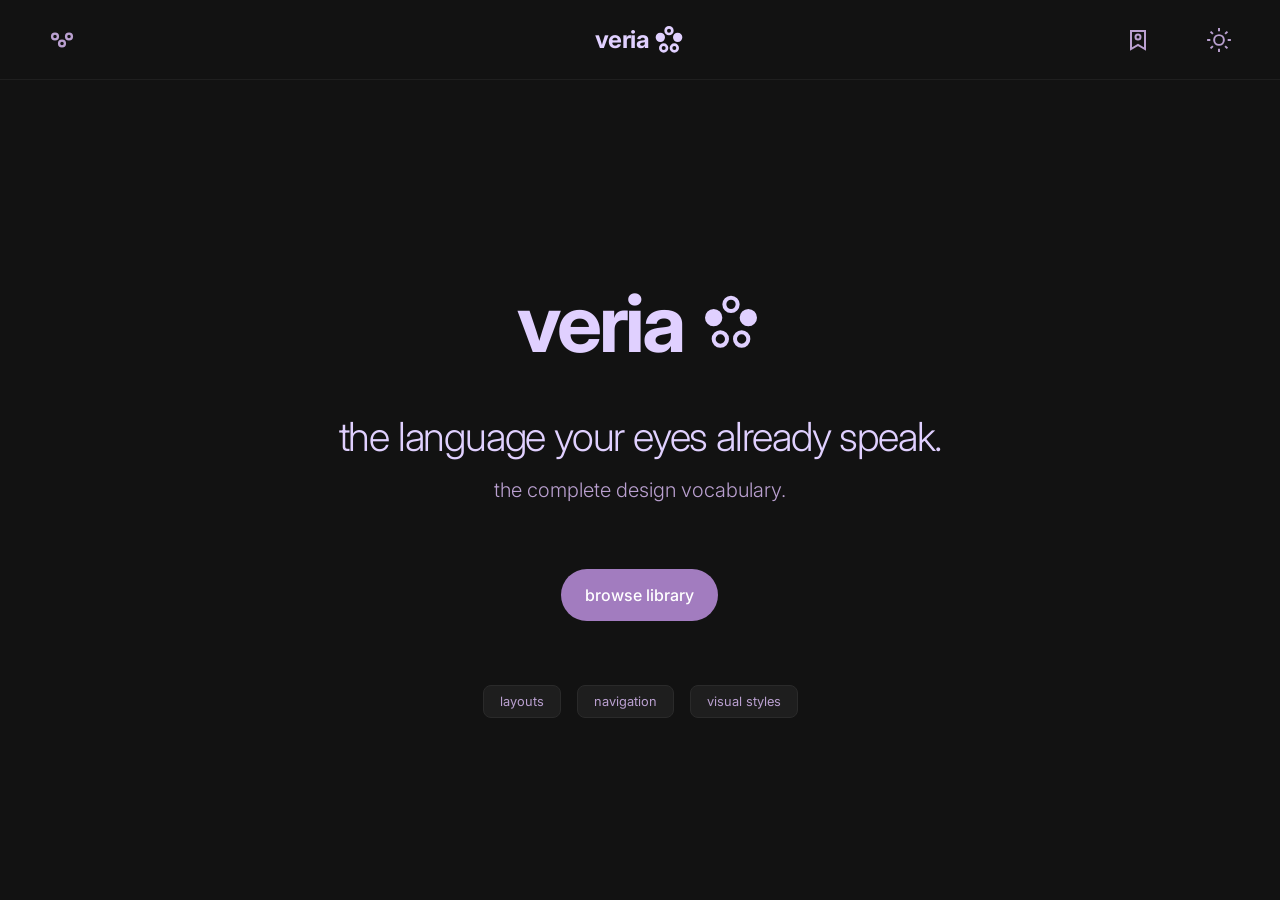
==== commit e0ebfc8d: "More updates to side nav and related files" ====
--- a/index.html
+++ b/index.html
@@ -20,19 +20,19 @@
     <nav class="top-nav">
         <div class="nav-left">
             <button id="sidebar-toggle" aria-label="toggle sidebar">
-                <svg width="28" height="28" viewBox="0 0 24 24" fill="none" stroke="currentColor" stroke-width="2">
-                    <circle cx="12" cy="5" r="2.5"></circle>
-                    <circle cx="18.5" cy="10" r="2.5" fill="currentColor"></circle>
-                    <circle cx="16" cy="18" r="2.5"></circle>
-                    <circle cx="8" cy="18" r="2.5"></circle>
-                    <circle cx="5.5" cy="10" r="2.5" fill="currentColor"></circle>
+                <svg class="v-dot-icon" viewBox="0 0 24 24" fill="none" stroke="currentColor" stroke-width="2">
+                    <g class="v-dots-group">
+                        <circle cx="6" cy="9" r="2.5" />
+                        <circle cx="12" cy="15" r="2.5" />
+                        <circle cx="18" cy="9" r="2.5" />
+                    </g>
                 </svg>
             </button>
         </div>
         <div class="nav-center">
             <a href="#/" class="logo" aria-label="veria home">
                 <span class="logo-text">veria</span>
-                <svg width="32" height="32" viewBox="0 0 24 24" fill="none" stroke="currentColor" stroke-width="2">
+                <svg viewBox="0 0 24 24" fill="none" stroke="currentColor" stroke-width="2">
                     <circle cx="12" cy="5" r="2.5"></circle>
                     <circle cx="18.5" cy="10" r="2.5" fill="currentColor"></circle>
                     <circle cx="16" cy="18" r="2.5"></circle>
@@ -43,14 +43,13 @@
         </div>
         <div class="nav-right">
             <button id="bookmarks-btn" aria-label="view bookmarks">
-                <svg width="24" height="24" viewBox="0 0 24 24" fill="none" stroke="currentColor" stroke-width="2">
+                <svg viewBox="0 0 24 24" fill="none" stroke="currentColor" stroke-width="2">
                     <path d="M5 3h14v18l-7-4-7 4V3z"></path>
                     <circle cx="12" cy="9" r="2.5" class="marker-dot"></circle>
                 </svg>
             </button>
             <button id="theme-toggle" aria-label="toggle theme">
-                <svg class="sun" width="26" height="26" viewBox="0 0 24 24" fill="none" stroke="currentColor"
-                    stroke-width="1.8">
+                <svg class="sun" viewBox="0 0 24 24" fill="none" stroke="currentColor" stroke-width="1.8">
                     <circle cx="12" cy="12" r="4.5"></circle>
                     <line x1="12" y1="1" x2="12" y2="4"></line>
                     <line x1="12" y1="20" x2="12" y2="23"></line>
@@ -90,7 +89,7 @@
                     <div class="hero">
                         <div class="hero-brand">
                             <h1 class="hero-title">veria</h1>
-                            <svg width="64" height="64" viewBox="0 0 24 24" fill="none" stroke="currentColor"
+                            <svg class="hero-logo" viewBox="0 0 24 24" fill="none" stroke="currentColor"
                                 stroke-width="1.5">
                                 <circle cx="12" cy="5" r="2.5"></circle>
                                 <circle cx="18.5" cy="10" r="2.5" fill="currentColor"></circle>
--- a/app/css/tokens.css
+++ b/app/css/tokens.css
@@ -3,7 +3,7 @@
 :root {
     /* typography */
     --font-main: 'Inter', -apple-system, BlinkMacSystemFont, "Segoe UI", Roboto, Helvetica, Arial, sans-serif;
-    
+
     /* spacing */
     --space-xs: 0.25rem;
     --space-sm: 0.5rem;
@@ -17,42 +17,52 @@
     --transition-slow: 0.4s ease;
 
     /* elevations */
-    --shadow-sm: 0 2px 4px rgba(0,0,0,0.1);
-    --shadow-md: 0 4px 12px rgba(0,0,0,0.15);
+    --shadow-sm: 0 2px 4px rgba(0, 0, 0, 0.1);
+    --shadow-md: 0 4px 12px rgba(0, 0, 0, 0.15);
 }
 
 /* theme: dark (default) */
-[data-theme="dark"], :root:not([data-theme="light"]) {
-    --bg-base: #121212; /* very dark grey */
+[data-theme="dark"],
+:root:not([data-theme="light"]) {
+    --bg-base: #121212;
+    /* very dark grey */
     --bg-surface: #1e1e1e;
     --bg-sidebar: #181818;
-    
-    --text-primary: #e0d0ff; /* light purple */
-    --text-secondary: #b0a0d0;
+
+    --text-primary: #e0d0ff;
+    /* light purple */
+    --text-secondary: #baa0d0;
     --text-muted: #6e6e7a;
-    
-    --accent-primary: #9d70ff;
-    --accent-secondary: #7b4dff;
-    
+
+    --accent-primary: #a27cbf;
+    --accent-secondary: #7f6196;
+
     --border-base: #2a2a2a;
     --border-subtle: #1f1f1f;
 }
 
 /* theme: light */
 [data-theme="light"] {
-    --bg-base: #f5f5f7; /* very light grey */
+    --bg-base: #faf9ff;
+    /* even softer lavender background */
     --bg-surface: #ffffff;
-    --bg-sidebar: #ededf0;
-    
-    --text-primary: #3a2a5a; /* darker purple */
-    --text-secondary: #5a4a7a;
-    --text-muted: #8e8e9a;
-    
-    --accent-primary: #6e30ff;
-    --accent-secondary: #5010df;
-    
-    --border-base: #e1e1e5;
-    --border-subtle: #f0f0f3;
+    --bg-sidebar: #f4f1ff;
+    /* lightened sidebar */
+
+    --text-primary: #815aa0;
+    /* lightened but still clear purple */
+    --text-secondary: #6c4989;
+    /* softer mid-tone purple */
+    --text-muted: #9c92b8;
+    /* lavender-tinted grey */
+
+    --accent-primary: #6f5193;
+    /* refined purple for buttons */
+    --accent-secondary: #a87bde;
+    /* deep violet hover */
+
+    --border-base: #e8e4f8;
+    --border-subtle: #f5f2ff;
 }
 
 /* identity rules */
@@ -66,7 +76,8 @@
     font-family: var(--font-main);
     background-color: var(--bg-base);
     color: var(--text-primary);
-    text-transform: lowercase; /* global lowercase identity */
+    text-transform: lowercase;
+    /* global lowercase identity */
     line-height: 1.5;
     -webkit-font-smoothing: antialiased;
     transition: background-color var(--transition-fast), color var(--transition-fast);
@@ -80,4 +91,4 @@
 button {
     font-family: inherit;
     text-transform: lowercase;
-}
+}
--- a/app/css/main.css
+++ b/app/css/main.css
@@ -76,6 +76,53 @@
     background-color: var(--border-subtle);
     color: var(--accent-primary);
     transform: scale(1.05);
+}
+
+/* Nav Icon Sizing (Desktop Defaults) */
+.nav-left #sidebar-toggle svg {
+    width: 28px;
+    height: 28px;
+}
+
+.nav-center .logo svg {
+    width: 32px;
+    height: 32px;
+}
+
+.nav-right #bookmarks-btn svg {
+    width: 24px;
+    height: 24px;
+}
+
+.nav-right #theme-toggle svg {
+    width: 26px;
+    height: 26px;
+}
+
+/* V-Dot Icon Animation */
+.v-dot-icon .v-dots-group {
+    transition: transform var(--transition-slow);
+    transform-origin: 12px 12px;
+}
+
+#sidebar-toggle.is-active .v-dot-icon .v-dots-group {
+    transform: rotate(180deg);
+}
+
+/* Sidebar Toggle: No background highlight */
+#sidebar-toggle {
+    background: transparent !important;
+}
+
+#sidebar-toggle:hover {
+    background: transparent !important;
+    transform: scale(1.1);
+}
+
+/* Ensure all nav svgs are vertically aligned */
+.top-nav svg {
+    display: block;
+    flex-shrink: 0;
 }
 
 /* app container */
@@ -128,16 +175,29 @@
 }
 
 .sidebar-title {
-    font-size: 0.7rem;
+    font-size: 0.8rem;
     font-weight: 600;
     color: var(--text-muted);
     letter-spacing: 0.05em;
-    padding: var(--space-sm) var(--space-md);
+    padding: var(--space-md) var(--space-md) var(--space-lg);
     cursor: pointer;
     display: flex;
     align-items: center;
     justify-content: space-between;
     text-transform: uppercase;
+    transition: color var(--transition-fast);
+}
+
+.sidebar-title:hover {
+    color: var(--text-primary);
+}
+
+.sidebar-title .chevron {
+    transition: transform var(--transition-fast);
+}
+
+.collapsed .sidebar-title .chevron {
+    transform: rotate(-90deg);
 }
 
 .sidebar:not(.expanded) .sidebar-title {
@@ -146,6 +206,18 @@
 
 .sidebar-list {
     list-style: none;
+    transition: max-height var(--transition-slow), opacity var(--transition-fast), margin var(--transition-fast);
+    max-height: 2000px;
+    /* arbitrary large value */
+    overflow: hidden;
+    opacity: 1;
+}
+
+.collapsed .sidebar-list {
+    max-height: 0;
+    opacity: 0;
+    margin: 0;
+    pointer-events: none;
 }
 
 .sidebar-link {
@@ -157,7 +229,6 @@
     color: var(--text-secondary);
     font-size: 0.85rem;
     transition: all var(--transition-fast);
-    text-decoration: none;
     overflow: hidden;
     white-space: nowrap;
 }
@@ -165,6 +236,51 @@
 .sidebar:not(.expanded) .sidebar-link {
     justify-content: center;
     padding: var(--space-sm) 0;
+}
+
+.sidebar:not(.expanded) .sidebar-list {
+    list-style: none;
+    margin-top: var(--space-sm);
+}
+
+.sidebar-category {
+    margin-bottom: var(--space-md);
+}
+
+.category-title {
+    font-size: 0.7rem;
+    font-weight: 700;
+    text-transform: uppercase;
+    color: var(--text-muted);
+    letter-spacing: 0.05em;
+    margin-bottom: var(--space-sm);
+    padding-left: 12px;
+    opacity: 0.8;
+    cursor: pointer;
+    display: flex;
+    align-items: center;
+    justify-content: space-between;
+    padding-right: 12px;
+}
+
+.category-title:hover {
+    opacity: 1;
+}
+
+.category-chevron {
+    transition: transform var(--transition-fast);
+}
+
+.sidebar-category.collapsed .category-chevron {
+    transform: rotate(-90deg);
+}
+
+.sidebar-category.collapsed .category-items {
+    display: none;
+}
+
+.category-items {
+    list-style: none;
 }
 
 .sidebar-link:hover,
@@ -228,6 +344,12 @@
     gap: var(--space-md);
     margin-bottom: var(--space-xl);
     color: var(--text-primary);
+}
+
+.hero-logo {
+    width: 64px;
+    height: 64px;
+    flex-shrink: 0;
 }
 
 .hero-title {
@@ -430,6 +552,7 @@
     background: var(--bg-base);
     position: relative;
     overflow: hidden;
+    padding: var(--space-md);
 }
 
 .mock-ui {
@@ -440,6 +563,64 @@
     transition: all var(--transition-fast);
 }
 
+.bookmark-unit {
+    display: flex;
+    flex-direction: column;
+    gap: var(--space-xs);
+}
+
+.remove-bookmark-container {
+    display: flex;
+    justify-content: flex-end;
+    padding: 0 var(--space-md);
+}
+
+.remove-bookmark-btn {
+    display: flex;
+    align-items: center;
+    gap: 0;
+    background: transparent;
+    border: none;
+    cursor: pointer;
+    font-size: 0.75rem;
+    color: var(--text-muted);
+    transition: color 0.2s ease;
+    padding: 12px 0 12px 12px;
+    /* Larger hit area */
+    overflow: visible;
+    /* Allow text to slide out clearly */
+    position: relative;
+}
+
+.remove-bookmark-btn:hover {
+    color: #ff4444;
+}
+
+.remove-text {
+    opacity: 0;
+    transform: translateX(-10px);
+    transition: all 0.3s cubic-bezier(0.4, 0, 0.2, 1);
+    white-space: nowrap;
+    pointer-events: none;
+}
+
+.remove-icon {
+    font-size: 1.1rem;
+    line-height: 1;
+    transition: transform 0.3s cubic-bezier(0.4, 0, 0.2, 1);
+}
+
+.remove-bookmark-btn:hover .remove-text {
+    opacity: 1;
+    transform: translateX(0);
+    margin-right: 8px;
+}
+
+.remove-bookmark-btn:hover .remove-icon {
+    transform: translateX(0);
+    /* The text appearing pushes it already, but we can exaggerate if needed */
+}
+
 /* aesthetic previews */
 [data-style="glassmorphism"] .mock-ui {
     background: rgba(255, 255, 255, 0.1);
@@ -455,12 +636,95 @@
     box-shadow: 0 0 5px #0ff;
 }
 
-[data-style="brutalism"] .mock-ui {
-    background: #fff;
-    color: #000;
-    border: 2px solid #000;
-    box-shadow: 4px 4px 0px #000;
-    border-radius: 0;
+.full-preview {
+    width: 100% !important;
+    height: 100% !important;
+    padding: 0 !important;
+    display: flex !important;
+    align-items: center;
+    justify-content: center;
+    background: transparent !important;
+    border: none !important;
+    grid-template-columns: 1fr !important;
+}
+
+.full-style-card {
+    width: 95%;
+    height: 95%;
+    display: flex !important;
+    flex-direction: column !important;
+    align-items: stretch !important;
+    justify-content: flex-start !important;
+    padding: 0 !important;
+    transition: all 0.3s ease;
+    overflow: hidden;
+}
+
+.style-card-visual {
+    height: 80px !important;
+    width: 100% !important;
+    border-radius: 0 !important;
+    border-bottom: 1px solid var(--border-subtle);
+}
+
+.style-card-body {
+    flex: 1;
+    display: flex !important;
+    align-items: center;
+    justify-content: center;
+    padding: var(--space-md) !important;
+}
+
+.full-style-btn {
+    width: 100%;
+    height: auto;
+    min-height: 50px;
+    padding: var(--space-sm) var(--space-md);
+    font-size: 1.1rem;
+    font-weight: 800;
+    text-transform: uppercase;
+    letter-spacing: 0.12em;
+    display: flex;
+    align-items: center;
+    justify-content: center;
+    text-align: center;
+    box-shadow: none;
+    line-height: 1.1;
+}
+
+/* Preview Containers */
+.style-preview-card {
+    width: 100%;
+    height: 100%;
+    display: flex;
+    align-items: center;
+    justify-content: center;
+}
+
+.style-preview-box {
+    padding: var(--space-xl);
+    width: 100%;
+    height: 100%;
+    display: flex;
+    align-items: center;
+    justify-content: center;
+    background-image:
+        radial-gradient(circle at 20% 20%, rgba(124, 77, 255, 0.05) 0%, transparent 50%),
+        radial-gradient(circle at 80% 80%, rgba(124, 77, 255, 0.05) 0%, transparent 50%);
+}
+
+.component-preview-box {
+    display: flex;
+    align-items: center;
+    justify-content: center;
+    width: 100%;
+    height: 100%;
+}
+
+.mock-ui-text {
+    font-size: 0.8rem;
+    color: var(--text-muted);
+    font-style: italic;
 }
 
 /* scrollbar */
@@ -658,4 +922,104 @@
 .bookmark-entry-btn svg {
     width: 14px;
     height: 14px;
+}
+
+/* responsive styles */
+@media (max-width: 768px) {
+    :root {
+        --nav-height: 66px;
+        --sidebar-width: 100%;
+        /* full width on mobile if expanded */
+    }
+
+    .top-nav {
+        padding: 0 var(--space-md);
+    }
+
+    .nav-left,
+    .nav-right {
+        gap: var(--space-md);
+    }
+
+    .logo-text {
+        font-size: 1.1rem;
+    }
+
+    .nav-center .logo svg {
+        width: 24px;
+        height: 24px;
+    }
+
+    .nav-left #sidebar-toggle,
+    .nav-right #bookmarks-btn,
+    .nav-right #theme-toggle {
+        padding: 12px;
+        margin: -8px;
+        /* Offset padding to keep alignment but increase hit area */
+    }
+
+    .nav-left #sidebar-toggle svg,
+    .nav-right #bookmarks-btn svg,
+    .nav-right #theme-toggle svg {
+        width: 22px;
+        height: 22px;
+    }
+
+    .hero-logo {
+        width: 48px;
+        height: 48px;
+    }
+
+    .hero-title {
+        font-size: 3rem;
+    }
+
+    .hero-subtitle {
+        font-size: 1.5rem;
+    }
+
+    .tagline {
+        font-size: 1rem;
+        margin-bottom: var(--space-xl);
+    }
+
+    .entry-title {
+        font-size: 2rem;
+    }
+
+    .entry-tabs {
+        gap: var(--space-md);
+        overflow-x: auto;
+        padding-bottom: 2px;
+    }
+
+    .tab-btn {
+        flex-shrink: 0;
+    }
+
+    .split-layout {
+        grid-template-columns: 1fr;
+        height: auto;
+    }
+
+    .split-left {
+        padding: var(--space-lg);
+        border-right: none;
+    }
+
+    .split-right {
+        border-top: 1px solid var(--border-subtle);
+    }
+
+    .preview-cards {
+        grid-template-columns: 1fr;
+    }
+
+    .sidebar.expanded {
+        width: 100%;
+        position: fixed;
+        top: var(--nav-height);
+        bottom: 0;
+        z-index: 90;
+    }
 }
--- a/app/css/showcase.css
+++ b/app/css/showcase.css
@@ -2,8 +2,8 @@
 
 .style-showcase {
     display: grid;
-    grid-template-columns: repeat(auto-fit, minmax(350px, 1fr));
-    gap: var(--space-xl);
+    grid-template-columns: repeat(auto-fit, minmax(300px, 1fr));
+    gap: var(--space-lg);
     padding: var(--space-xl) 0;
 }
 
@@ -11,10 +11,32 @@
     display: flex;
     flex-direction: column;
     gap: var(--space-sm);
-    padding: var(--space-lg);
+    padding: var(--space-md);
     background: var(--bg-surface);
     border: 1px solid var(--border-base);
     border-radius: var(--space-md);
+}
+
+@media (max-width: 600px) {
+    .style-showcase {
+        grid-template-columns: 1fr;
+        gap: var(--space-md);
+    }
+
+    .showcase-item {
+        padding: var(--space-sm);
+    }
+
+    .sc-navbar {
+        flex-direction: column;
+        gap: var(--space-sm);
+        align-items: flex-start;
+    }
+
+    .sc-nav-links {
+        width: 100%;
+        justify-content: space-between;
+    }
 }
 
 .item-label {
--- a/app/css/visuals.css
+++ b/app/css/visuals.css
@@ -3520,6 +3520,7 @@
     background: linear-gradient(to right, #00e676, #00d2ff);
     box-shadow: 0 0 10px rgba(0, 230, 118, 0.5);
 }
+
 .style-showcase[data-style="y2k_frutiger_aero"] .sc-card {
     background: rgba(255, 255, 255, 0.9);
     border-radius: 20px;
@@ -3535,7 +3536,7 @@
 .style-showcase[data-style="y2k_frutiger_aero"] .sc-toggle {
     background: #80d8ff;
     border: 1px solid #ffffff;
-    box-shadow: inset 0 2px 2px rgba(0,0,0,0.1);
+    box-shadow: inset 0 2px 2px rgba(0, 0, 0, 0.1);
 }
 
 .style-showcase[data-style="y2k_frutiger_aero"] .sc-toggle.on {
@@ -3559,6 +3560,30 @@
 .style-showcase[data-style="y2k_frutiger_aero"] .sc-avatar {
     background: linear-gradient(135deg, #4fc3f7, #0288d1);
     border: 2px solid #fff;
-    box-shadow: 0 4px 8px rgba(0,0,0,0.1);
-}
-
+    box-shadow: 0 4px 8px rgba(0, 0, 0, 0.1);
+}
+
+
+/* Mobile Responsiveness Overrides */
+@media (max-width: 768px) {
+    .style-showcase[data-style] {
+        padding: var(--space-lg) !important;
+    }
+
+    .style-showcase[data-style] .showcase-item {
+        transform: none !important;
+        box-shadow: var(--shadow-sm) !important;
+    }
+
+    .style-showcase[data-style] .sc-navbar,
+    .style-showcase[data-style] .sc-card,
+    .style-showcase[data-style] .sc-btn,
+    .style-showcase[data-style] .sc-input,
+    .style-showcase[data-style] .sc-toggle,
+    .style-showcase[data-style] .sc-badge,
+    .style-showcase[data-style] .sc-alert,
+    .style-showcase[data-style] .sc-avatar,
+    .style-showcase[data-style] .sc-accordion {
+        transform: none !important;
+    }
+}
